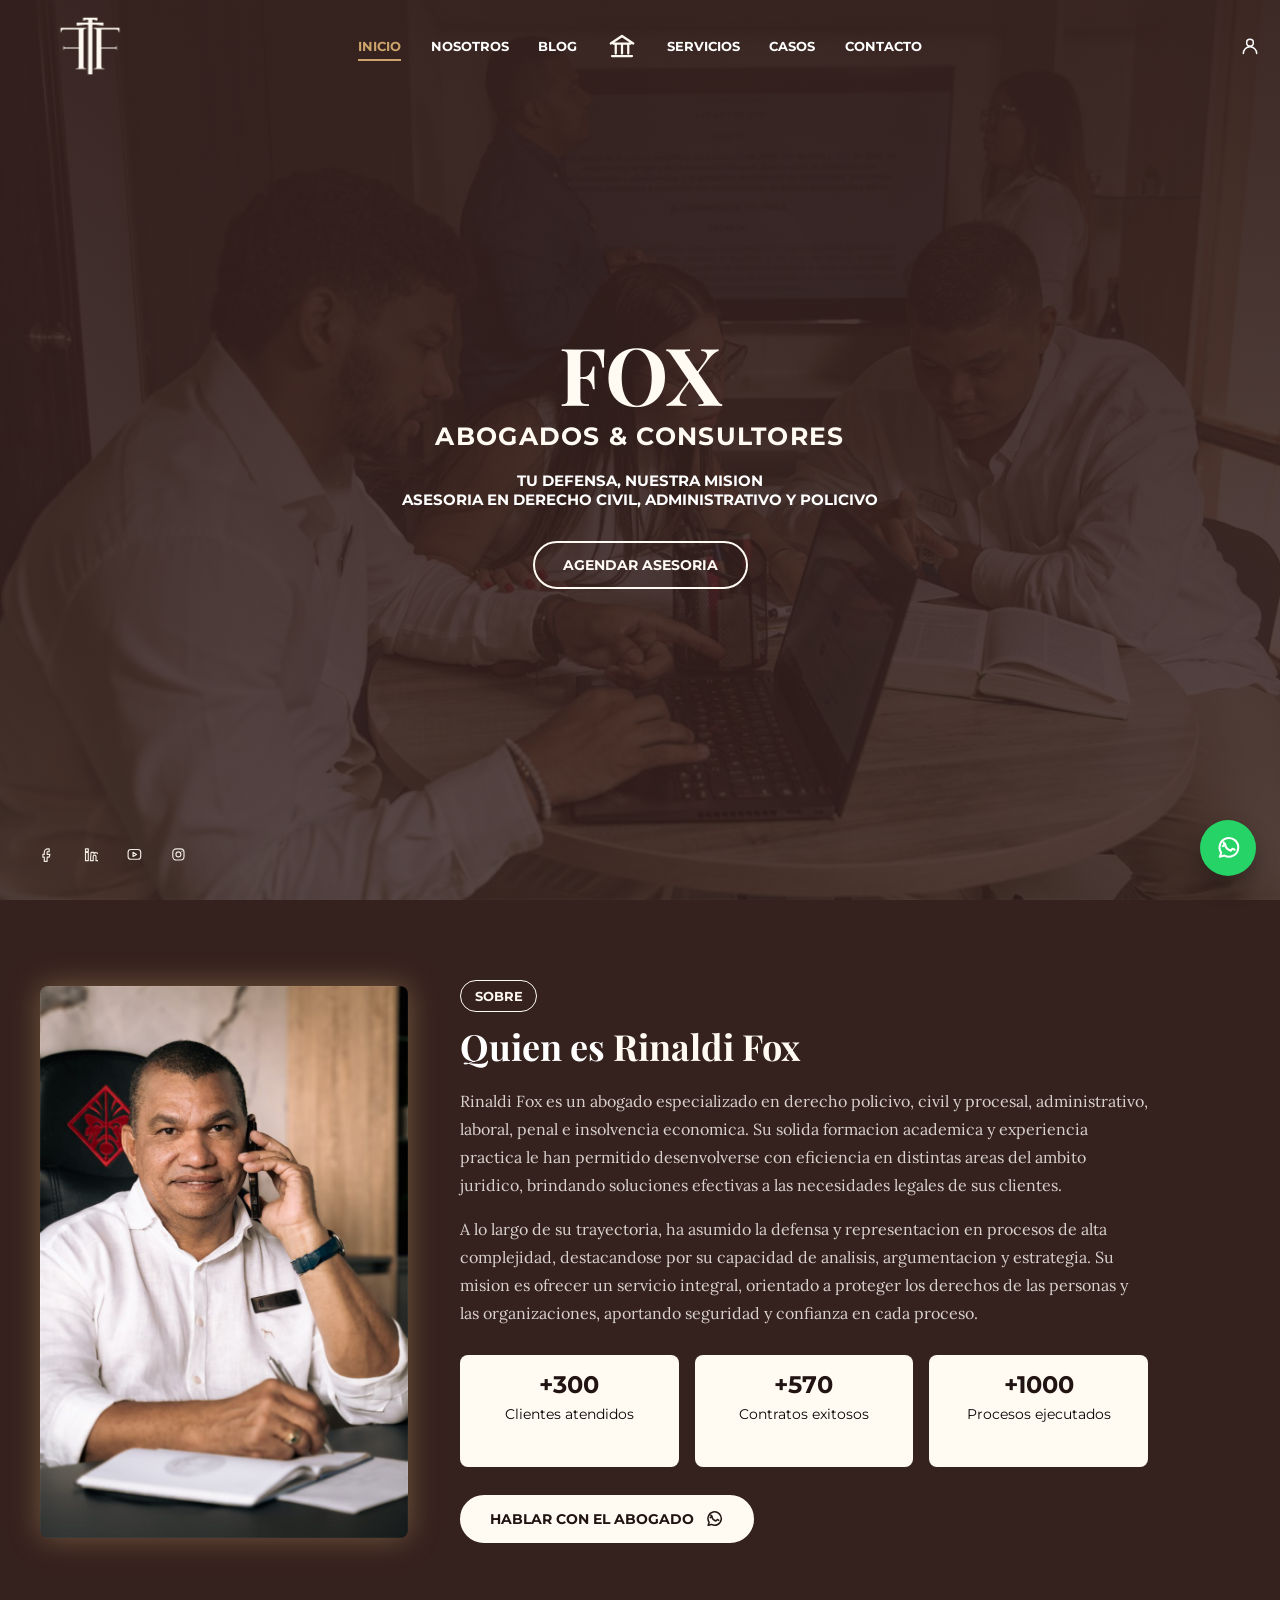
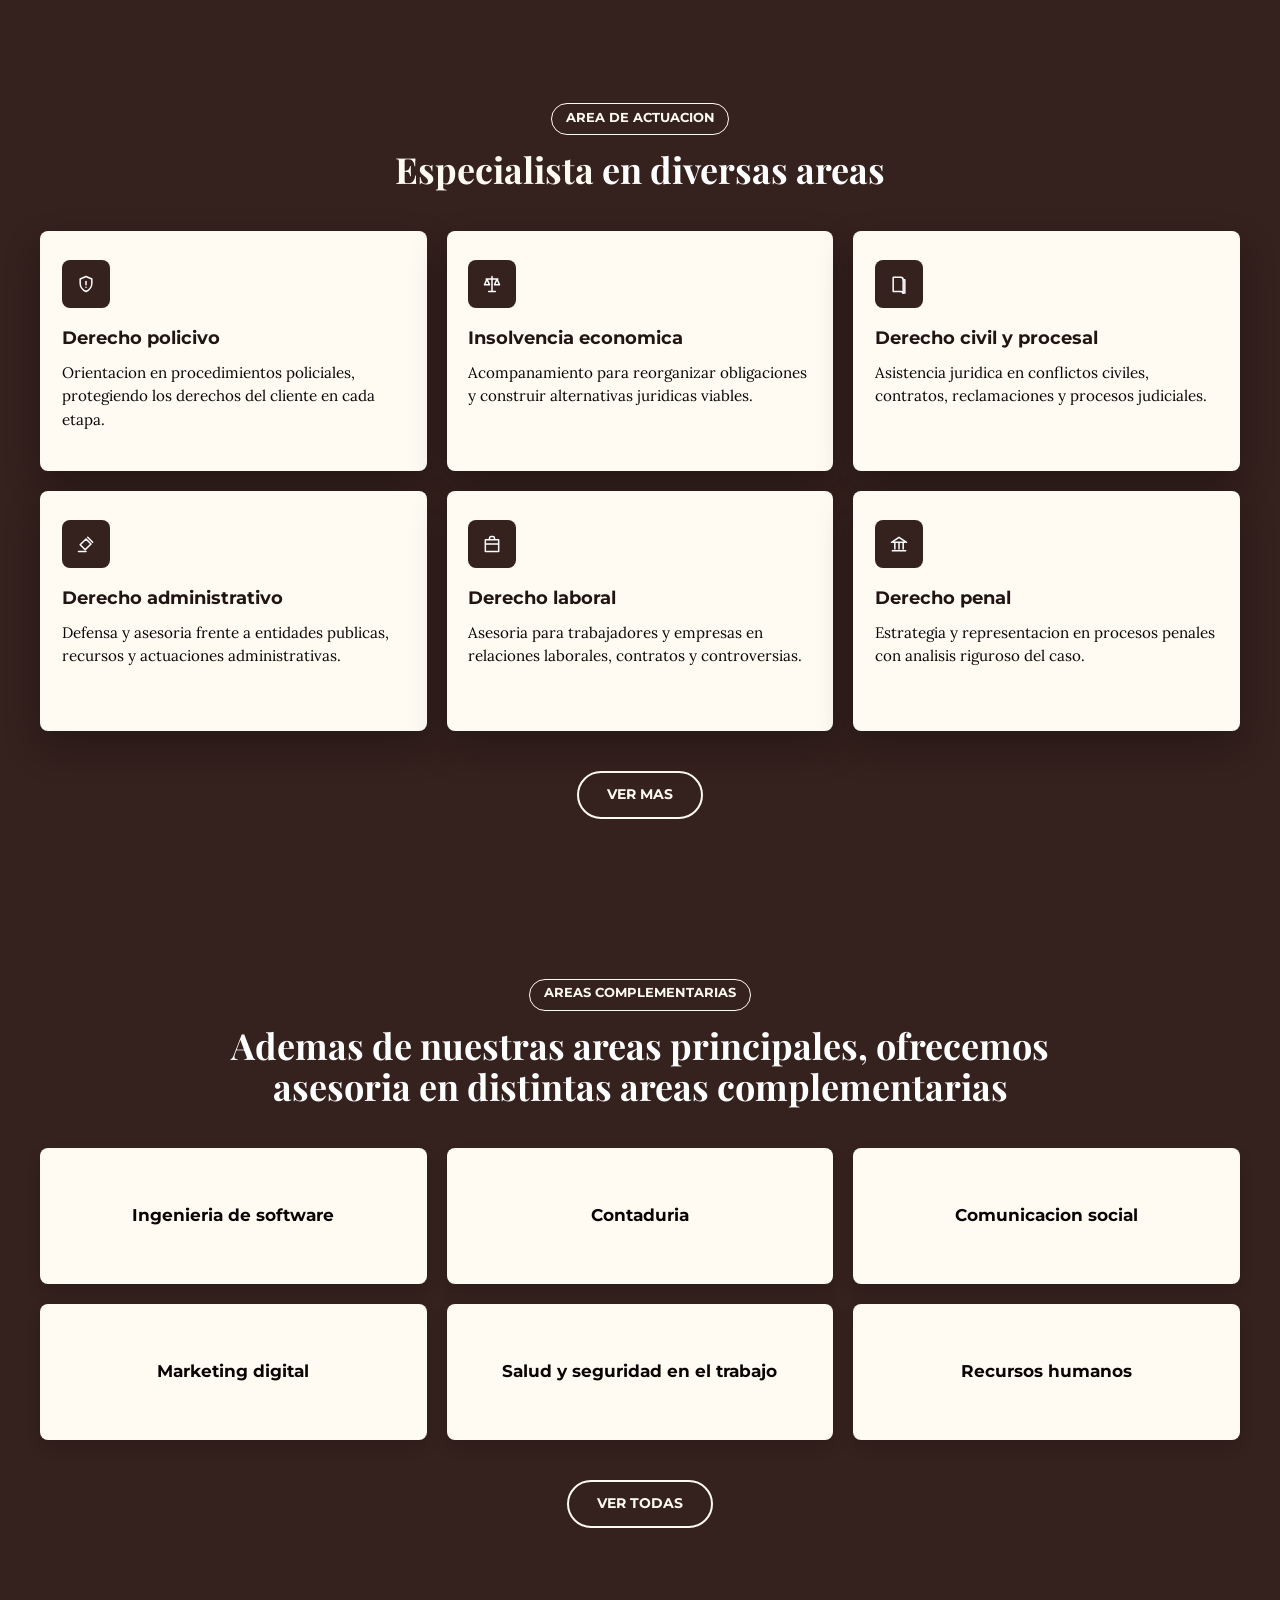
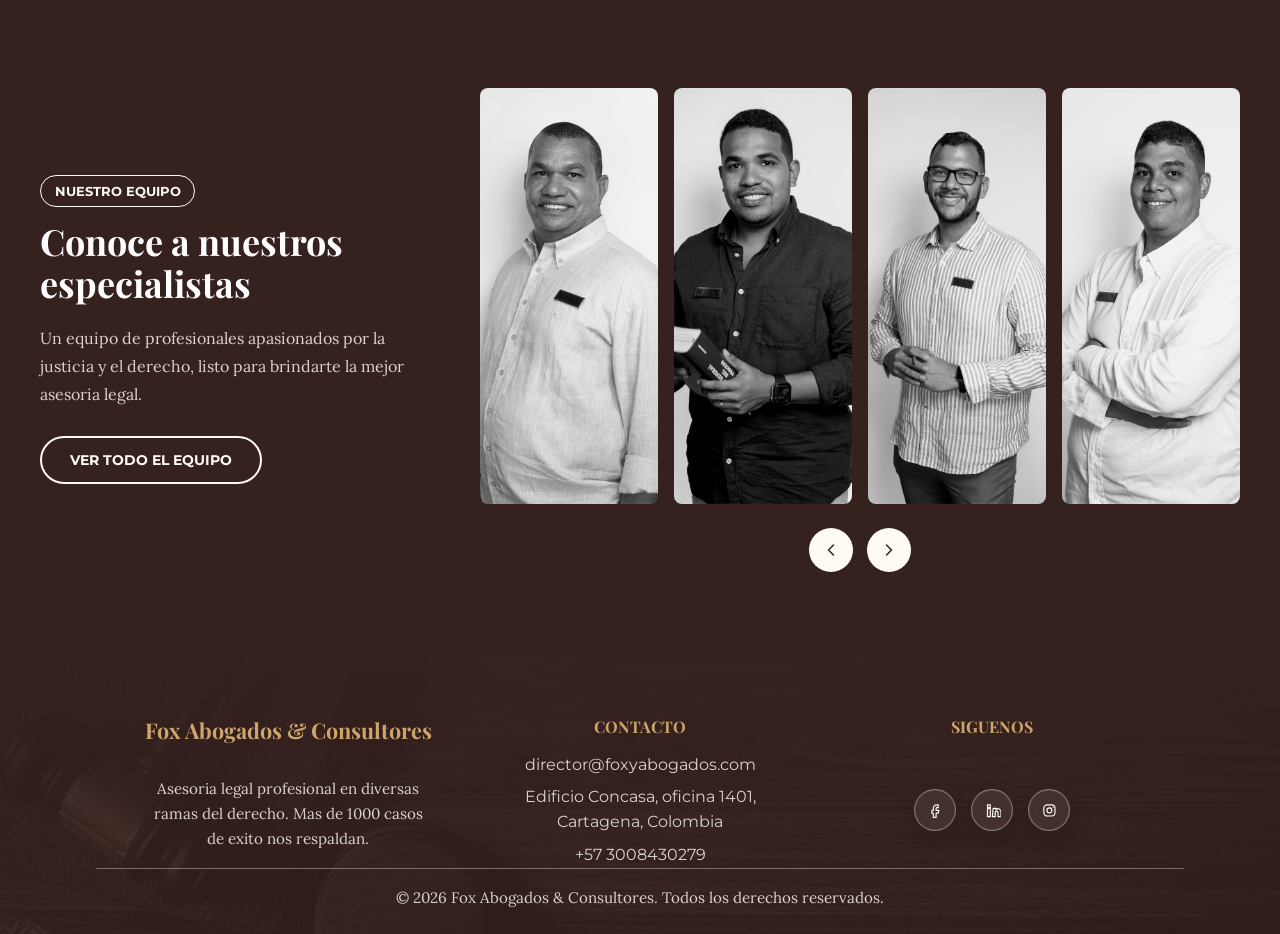
==== index.html @ 06d51f9e "Primer commit del proyecto" ====
<!DOCTYPE html>
<html lang="es">
<head>
  <meta charset="UTF-8">
  <meta name="viewport" content="width=device-width, initial-scale=1.0">
  <title>Fox Abogados & Consultores | Asesoria legal en Cartagena</title>
  <meta name="description" content="Fox Abogados & Consultores brinda asesoria legal en Cartagena, Colombia, con acompanamiento profesional en derecho policivo, civil, administrativo, laboral, penal e insolvencia economica.">
  <meta property="og:title" content="Fox Abogados & Consultores">
  <meta property="og:description" content="Asesoria legal profesional en diversas ramas del derecho. Agenda tu consulta con Fox Abogados & Consultores.">
  <meta property="og:type" content="website">
  <meta property="og:image" content="assets/img/isotipo-fox-beige.jpg">
  <meta name="twitter:card" content="summary_large_image">
  <meta name="twitter:title" content="Fox Abogados & Consultores">
  <meta name="twitter:description" content="Asesoria legal profesional en Cartagena, Colombia.">
  <link rel="icon" type="image/png" href="assets/img/logo-beige.png">
  <link rel="preconnect" href="https://fonts.googleapis.com">
  <link rel="preconnect" href="https://fonts.gstatic.com" crossorigin>
  <link href="https://fonts.googleapis.com/css2?family=Lora:wght@400;500;700&family=Montserrat:wght@300;400;600;700&family=Playfair+Display:wght@600;700&display=swap" rel="stylesheet">
  <link rel="stylesheet" href="assets/css/main.css">
  <script src="assets/js/main.js" defer></script>
</head>
<body>
  <div class="ScrollProgress" aria-hidden="true" data-scroll-progress></div>

  <!-- Iconos reutilizables del home -->
  <svg aria-hidden="true" class="IconSprite" focusable="false">
    <symbol id="icon-menu" viewBox="0 0 24 24">
      <path d="M4 7h16M4 12h16M4 17h16"></path>
    </symbol>
    <symbol id="icon-close" viewBox="0 0 24 24">
      <path d="m6 6 12 12M18 6 6 18"></path>
    </symbol>
    <symbol id="icon-landmark" viewBox="0 0 24 24">
      <path d="m3 10 9-6 9 6M5 10h14M7 10v8M12 10v8M17 10v8M4 20h16"></path>
    </symbol>
    <symbol id="icon-user" viewBox="0 0 24 24">
      <path d="M12 12a4 4 0 1 0 0-8 4 4 0 0 0 0 8ZM4 21a8 8 0 0 1 16 0"></path>
    </symbol>
    <symbol id="icon-whatsapp" viewBox="0 0 24 24">
      <path d="M5 19.5 6.2 16A8 8 0 1 1 9 18.5L5 19.5Z"></path>
      <path d="M9.5 8.5c.2 3 2.1 5 5 5.8l1-1.3c.2-.3.6-.4.9-.2l1.3.7M8.2 7.2l.7 1.4c.2.3.1.7-.2.9l-1.2.9"></path>
    </symbol>
    <symbol id="icon-instagram" viewBox="0 0 24 24">
      <rect x="4" y="4" width="16" height="16" rx="5"></rect>
      <circle cx="12" cy="12" r="3.5"></circle>
      <path d="M17 7.5h.1"></path>
    </symbol>
    <symbol id="icon-facebook" viewBox="0 0 24 24">
      <path d="M14 8h2V4h-2a5 5 0 0 0-5 5v3H7v4h2v6h4v-6h3l1-4h-4V9a1 1 0 0 1 1-1Z"></path>
    </symbol>
    <symbol id="icon-linkedin" viewBox="0 0 24 24">
      <path d="M5 9h4v12H5zM5 4h4v4H5zM13 9h4v2a4 4 0 0 1 7 3v7h-4v-6a2 2 0 0 0-4 0v6h-4z"></path>
    </symbol>
    <symbol id="icon-youtube" viewBox="0 0 24 24">
      <path d="M3 9a4 4 0 0 1 4-4h10a4 4 0 0 1 4 4v6a4 4 0 0 1-4 4H7a4 4 0 0 1-4-4Z"></path>
      <path d="m10 9 5 3-5 3Z"></path>
    </symbol>
    <symbol id="icon-shield" viewBox="0 0 24 24">
      <path d="M12 3 5 6v5c0 5 3 8 7 10 4-2 7-5 7-10V6Z"></path>
      <path d="M12 9v4"></path>
      <path d="M12 16h.1"></path>
    </symbol>
    <symbol id="icon-scale" viewBox="0 0 24 24">
      <path d="M12 3v18M5 6h14M6 6l-3 7h6ZM18 6l-3 7h6ZM8 21h8"></path>
    </symbol>
    <symbol id="icon-briefcase" viewBox="0 0 24 24">
      <path d="M9 6V5a2 2 0 0 1 2-2h2a2 2 0 0 1 2 2v1M4 7h16v14H4zM4 12h16"></path>
    </symbol>
    <symbol id="icon-book" viewBox="0 0 24 24">
      <path d="M5 4h9a3 3 0 0 1 3 3v17a3 3 0 0 0-3-3H5z"></path>
      <path d="M17 7h2v16"></path>
    </symbol>
    <symbol id="icon-gavel" viewBox="0 0 24 24">
      <path d="m14 4 6 6M5 13l6 6M12 6l6 6-7 7-6-6Z"></path>
      <path d="M3 21h9"></path>
    </symbol>
    <symbol id="icon-chevron-left" viewBox="0 0 24 24">
      <path d="m15 18-6-6 6-6"></path>
    </symbol>
    <symbol id="icon-chevron-right" viewBox="0 0 24 24">
      <path d="m9 18 6-6-6-6"></path>
    </symbol>
    <symbol id="icon-arrow-up" viewBox="0 0 24 24">
      <path d="m12 19V5M6 11l6-6 6 6"></path>
    </symbol>
  </svg>

  <!-- Header fijo con navegacion principal -->
  <header class="SiteHeader" data-site-header>
    <a class="SiteHeader-logo" href="index.html" title="Ir al inicio de Fox Abogados & Consultores" aria-label="Fox Abogados & Consultores">
      <img src="assets/img/logo-beige.png" alt="Isotipo de Fox Abogados & Consultores">
    </a>

    <button class="SiteHeader-toggle" type="button" title="Abrir menu principal" aria-controls="site-navigation" aria-expanded="false" data-menu-toggle>
      <svg class="Icon Icon--menu" aria-hidden="true"><use href="#icon-menu"></use></svg>
      <svg class="Icon Icon--close" aria-hidden="true"><use href="#icon-close"></use></svg>
    </button>

    <nav class="SiteHeader-nav" id="site-navigation" aria-label="Navegacion principal" data-site-nav>
      <ul class="SiteHeader-list">
        <li class="SiteHeader-item"><a class="SiteHeader-link is-active" href="index.html" title="Ver inicio">Inicio</a></li>
        <li class="SiteHeader-item"><a class="SiteHeader-link" href="nosotros.html" title="Ver nosotros">Nosotros</a></li>
        <li class="SiteHeader-item"><a class="SiteHeader-link" href="blog.html" title="Ver blog">Blog</a></li>
        <li class="SiteHeader-item SiteHeader-item--mark" aria-hidden="true"><svg class="Icon"><use href="#icon-landmark"></use></svg></li>
        <li class="SiteHeader-item"><a class="SiteHeader-link" href="servicios.html" title="Ver servicios">Servicios</a></li>
        <li class="SiteHeader-item"><a class="SiteHeader-link" href="casos.html" title="Ver casos">Casos</a></li>
        <li class="SiteHeader-item"><a class="SiteHeader-link" href="contacto.html" title="Ver contacto">Contacto</a></li>
      </ul>
    </nav>

    <a class="SiteHeader-user" href="contacto.html#formulario-contacto" title="Solicitar asesoria" aria-label="Solicitar asesoria">
      <svg class="Icon" aria-hidden="true"><use href="#icon-user"></use></svg>
    </a>
  </header>

  <main>
    <!-- Hero principal del home -->
    <section class="Hero" id="inicio" aria-labelledby="hero-title">
      <div class="Hero-content">
        <h1 class="Hero-title" id="hero-title">Fox</h1>
        <p class="Hero-subtitle">Abogados & Consultores</p>
        <p class="Hero-lead">Tu defensa, nuestra mision<br>Asesoria en derecho civil, administrativo y policivo</p>
        <a class="Button Button--outline" href="https://wa.me/573008430279" title="Agendar asesoria por WhatsApp" data-advice-whatsapp="Hola, quiero agendar una asesoria legal con Fox Abogados & Consultores.">Agendar asesoria</a>
      </div>

      <aside class="Hero-social" aria-label="Redes sociales">
        <a class="SocialLink" href="https://www.facebook.com/" title="Facebook de Fox Abogados" target="_blank" rel="noreferrer">
          <svg class="Icon" aria-hidden="true"><use href="#icon-facebook"></use></svg>
        </a>
        <a class="SocialLink" href="https://www.linkedin.com/" title="LinkedIn de Fox Abogados" target="_blank" rel="noreferrer">
          <svg class="Icon" aria-hidden="true"><use href="#icon-linkedin"></use></svg>
        </a>
        <a class="SocialLink" href="https://www.youtube.com/" title="YouTube de Fox Abogados" target="_blank" rel="noreferrer">
          <svg class="Icon" aria-hidden="true"><use href="#icon-youtube"></use></svg>
        </a>
        <a class="SocialLink" href="https://www.instagram.com/fox_abogados/" title="Instagram de Fox Abogados" target="_blank" rel="noreferrer">
          <svg class="Icon" aria-hidden="true"><use href="#icon-instagram"></use></svg>
        </a>
      </aside>
    </section>

    <!-- Presentacion del abogado principal -->
    <section class="AboutLawyer Section" aria-labelledby="about-title">
      <div class="Section-inner AboutLawyer-inner">
        <figure class="AboutLawyer-media">
          <picture>
            <source srcset="assets/img/rinaldi-about.jpg" media="(min-width: 48rem)">
            <img src="assets/img/rinaldi-about.jpg" alt="Retrato profesional de Rinaldi Fox">
          </picture>
        </figure>

        <div class="AboutLawyer-content">
          <span class="Eyebrow">Sobre</span>
          <h2 class="Section-title" id="about-title">Quien es <span>Rinaldi Fox</span></h2>
          <p>Rinaldi Fox es un abogado especializado en derecho policivo, civil y procesal, administrativo, laboral, penal e insolvencia economica. Su solida formacion academica y experiencia practica le han permitido desenvolverse con eficiencia en distintas areas del ambito juridico, brindando soluciones efectivas a las necesidades legales de sus clientes.</p>
          <p>A lo largo de su trayectoria, ha asumido la defensa y representacion en procesos de alta complejidad, destacandose por su capacidad de analisis, argumentacion y estrategia. Su mision es ofrecer un servicio integral, orientado a proteger los derechos de las personas y las organizaciones, aportando seguridad y confianza en cada proceso.</p>

          <ul class="StatsList" aria-label="Indicadores de experiencia">
            <li class="StatsList-item">
              <strong class="StatsList-number" data-counter="300">+300</strong>
              <span class="StatsList-label">Clientes atendidos</span>
            </li>
            <li class="StatsList-item">
              <strong class="StatsList-number" data-counter="570">+570</strong>
              <span class="StatsList-label">Contratos exitosos</span>
            </li>
            <li class="StatsList-item">
              <strong class="StatsList-number" data-counter="1000">+1000</strong>
              <span class="StatsList-label">Procesos ejecutados</span>
            </li>
          </ul>

          <a class="Button Button--cream" href="https://wa.me/573008430279" title="Hablar con el abogado por WhatsApp" data-advice-whatsapp="Hola, quiero hablar con un abogado de Fox Abogados & Consultores sobre mi caso.">
            Hablar con el abogado
            <svg class="Icon" aria-hidden="true"><use href="#icon-whatsapp"></use></svg>
          </a>
        </div>
      </div>
    </section>

    <!-- Areas juridicas principales -->
    <section class="PracticeAreas Section" aria-labelledby="areas-title">
      <div class="Section-inner">
        <span class="Eyebrow Eyebrow--center">Area de actuacion</span>
        <h2 class="Section-title Section-title--center" id="areas-title"><span>Especialista</span> en diversas areas</h2>

        <ul class="PracticeAreas-list">
          <li class="PracticeAreas-card RevealItem">
            <span class="PracticeAreas-icon"><svg class="Icon" aria-hidden="true"><use href="#icon-shield"></use></svg></span>
            <h3>Derecho policivo</h3>
            <p>Orientacion en procedimientos policiales, protegiendo los derechos del cliente en cada etapa.</p>
          </li>
          <li class="PracticeAreas-card RevealItem">
            <span class="PracticeAreas-icon"><svg class="Icon" aria-hidden="true"><use href="#icon-scale"></use></svg></span>
            <h3>Insolvencia economica</h3>
            <p>Acompanamiento para reorganizar obligaciones y construir alternativas juridicas viables.</p>
          </li>
          <li class="PracticeAreas-card RevealItem">
            <span class="PracticeAreas-icon"><svg class="Icon" aria-hidden="true"><use href="#icon-book"></use></svg></span>
            <h3>Derecho civil y procesal</h3>
            <p>Asistencia juridica en conflictos civiles, contratos, reclamaciones y procesos judiciales.</p>
          </li>
          <li class="PracticeAreas-card RevealItem">
            <span class="PracticeAreas-icon"><svg class="Icon" aria-hidden="true"><use href="#icon-gavel"></use></svg></span>
            <h3>Derecho administrativo</h3>
            <p>Defensa y asesoria frente a entidades publicas, recursos y actuaciones administrativas.</p>
          </li>
          <li class="PracticeAreas-card RevealItem">
            <span class="PracticeAreas-icon"><svg class="Icon" aria-hidden="true"><use href="#icon-briefcase"></use></svg></span>
            <h3>Derecho laboral</h3>
            <p>Asesoria para trabajadores y empresas en relaciones laborales, contratos y controversias.</p>
          </li>
          <li class="PracticeAreas-card RevealItem">
            <span class="PracticeAreas-icon"><svg class="Icon" aria-hidden="true"><use href="#icon-landmark"></use></svg></span>
            <h3>Derecho penal</h3>
            <p>Estrategia y representacion en procesos penales con analisis riguroso del caso.</p>
          </li>
        </ul>

        <a class="Button Button--outline PracticeAreas-action" href="servicios.html" title="Ver mas servicios">Ver mas</a>
      </div>
    </section>

    <!-- Areas complementarias de consultoria -->
    <section class="ComplementaryAreas Section" aria-labelledby="complementary-title">
      <div class="Section-inner">
        <span class="Eyebrow Eyebrow--center">Areas complementarias</span>
        <h2 class="Section-title Section-title--center" id="complementary-title">Ademas de nuestras areas principales, ofrecemos asesoria en distintas areas complementarias</h2>

        <ul class="ComplementaryAreas-grid">
          <li class="ComplementaryAreas-card RevealItem" data-reveal-delay="0"><span>Ingenieria de software</span></li>
          <li class="ComplementaryAreas-card RevealItem" data-reveal-delay="80"><span>Contaduria</span></li>
          <li class="ComplementaryAreas-card RevealItem" data-reveal-delay="160"><span>Comunicacion social</span></li>
          <li class="ComplementaryAreas-card RevealItem" data-reveal-delay="240"><span>Marketing digital</span></li>
          <li class="ComplementaryAreas-card RevealItem" data-reveal-delay="320"><span>Salud y seguridad en el trabajo</span></li>
          <li class="ComplementaryAreas-card RevealItem" data-reveal-delay="400"><span>Recursos humanos</span></li>
        </ul>

        <a class="Button Button--outline ComplementaryAreas-action" href="servicios.html" title="Ver todas las areas">Ver todas</a>
      </div>
    </section>

    <!-- Carrusel del equipo profesional -->
    <section class="TeamShowcase Section" aria-labelledby="team-title">
      <div class="Section-inner TeamShowcase-inner">
        <div class="TeamShowcase-intro">
          <span class="Eyebrow">Nuestro equipo</span>
          <h2 class="Section-title" id="team-title">Conoce a nuestros especialistas</h2>
          <p>Un equipo de profesionales apasionados por la justicia y el derecho, listo para brindarte la mejor asesoria legal.</p>
          <a class="Button Button--outline" href="nosotros.html" title="Ver todo el equipo">Ver todo el equipo</a>
        </div>

        <div class="TeamCarousel" data-carousel>
          <ul class="TeamCarousel-track" tabindex="0" aria-label="Carrusel de especialistas" data-carousel-track>
            <li class="TeamCarousel-card">
              <picture><source srcset="assets/img/rinaldi-card.jpg" media="(min-width: 48rem)"><img src="assets/img/rinaldi-card.jpg" alt="Rinaldi Fox"></picture>
              <div class="TeamCarousel-meta"><h3>Rinaldi Fox</h3><p>CEO</p></div>
            </li>
            <li class="TeamCarousel-card">
              <picture><source srcset="assets/img/brandon-card.jpg" media="(min-width: 48rem)"><img src="assets/img/brandon-card.jpg" alt="Brandon Fox"></picture>
              <div class="TeamCarousel-meta"><h3>Brandon Fox</h3><p>Derecho administrativo</p></div>
            </li>
            <li class="TeamCarousel-card">
              <picture><source srcset="assets/img/boris-batista.jpg" media="(min-width: 48rem)"><img src="assets/img/boris-batista.jpg" alt="Boris Batista"></picture>
              <div class="TeamCarousel-meta"><h3>Boris Batista</h3><p>Derecho penal</p></div>
            </li>
            <li class="TeamCarousel-card">
              <picture><source srcset="assets/img/edward-card.jpg" media="(min-width: 48rem)"><img src="assets/img/edward-card.jpg" alt="Edward Fox"></picture>
              <div class="TeamCarousel-meta"><h3>Edward Fox</h3><p>Ingeniero de sistemas</p></div>
            </li>
            <li class="TeamCarousel-card">
              <picture><source srcset="assets/img/sebastian-card.jpg" media="(min-width: 48rem)"><img src="assets/img/sebastian-card.jpg" alt="Sebastian Fox"></picture>
              <div class="TeamCarousel-meta"><h3>Sebastian Fox</h3><p>Desarrollador FrontEnd</p></div>
            </li>
            <li class="TeamCarousel-card">
              <picture><source srcset="assets/img/angie-del-castillo.jpg" media="(min-width: 48rem)"><img src="assets/img/angie-del-castillo.jpg" alt="Angie del Castillo"></picture>
              <div class="TeamCarousel-meta"><h3>Angie del Castillo</h3><p>Abogada</p></div>
            </li>
          </ul>

          <div class="TeamCarousel-controls" aria-label="Controles del carrusel">
            <button class="IconButton" type="button" title="Ver especialistas anteriores" aria-label="Ver especialistas anteriores" data-carousel-action="previous">
              <svg class="Icon" aria-hidden="true"><use href="#icon-chevron-left"></use></svg>
            </button>
            <button class="IconButton" type="button" title="Ver especialistas siguientes" aria-label="Ver especialistas siguientes" data-carousel-action="next">
              <svg class="Icon" aria-hidden="true"><use href="#icon-chevron-right"></use></svg>
            </button>
          </div>
        </div>
      </div>
    </section>
  </main>

  <!-- Footer de contacto y redes -->
  <footer class="SiteFooter" id="contacto">
    <div class="Section-inner SiteFooter-inner">
      <section class="SiteFooter-column" aria-labelledby="footer-brand">
        <h2 class="SiteFooter-title" id="footer-brand">Fox Abogados & Consultores</h2>
        <p>Asesoria legal profesional en diversas ramas del derecho. Mas de 1000 casos de exito nos respaldan.</p>
      </section>

      <section class="SiteFooter-column" aria-labelledby="footer-contact">
        <h2 class="SiteFooter-heading" id="footer-contact">Contacto</h2>
        <address class="SiteFooter-address">
          <a href="mailto:director@foxyabogados.com" title="Enviar correo a Fox Abogados">director@foxyabogados.com</a>
          <span>Edificio Concasa, oficina 1401, Cartagena, Colombia</span>
          <a href="tel:+573008430279" title="Llamar a Fox Abogados">+57 3008430279</a>
        </address>
      </section>

      <section class="SiteFooter-column" aria-labelledby="footer-social">
        <h2 class="SiteFooter-heading" id="footer-social">Siguenos</h2>
        <div class="SiteFooter-social">
          <a class="SocialLink SocialLink--footer" href="https://www.facebook.com/" title="Facebook de Fox Abogados" target="_blank" rel="noreferrer" data-magnetic-link><svg class="Icon" aria-hidden="true"><use href="#icon-facebook"></use></svg></a>
          <a class="SocialLink SocialLink--footer" href="https://www.linkedin.com/" title="LinkedIn de Fox Abogados" target="_blank" rel="noreferrer" data-magnetic-link><svg class="Icon" aria-hidden="true"><use href="#icon-linkedin"></use></svg></a>
          <a class="SocialLink SocialLink--footer" href="https://www.instagram.com/fox_abogados/" title="Instagram de Fox Abogados" target="_blank" rel="noreferrer" data-magnetic-link><svg class="Icon" aria-hidden="true"><use href="#icon-instagram"></use></svg></a>
        </div>
      </section>
    </div>

    <p class="SiteFooter-copy">&copy; 2026 Fox Abogados & Consultores. Todos los derechos reservados.</p>
  </footer>

  <button class="BackTop" type="button" title="Volver al inicio" aria-label="Volver al inicio" data-back-top>
    <svg class="Icon" aria-hidden="true"><use href="#icon-arrow-up"></use></svg>
  </button>

  <a class="WhatsAppButton" href="https://wa.me/573008430279" title="Escribir a Fox Abogados por WhatsApp" target="_blank" rel="noreferrer" aria-label="Escribir por WhatsApp">
    <svg class="Icon" aria-hidden="true"><use href="#icon-whatsapp"></use></svg>
  </a>
</body>
</html>
---- assets/css/main.css ----
/* ==========================================================================
   Fox Abogados & Consultores - Home
   SUIT CSS naming: ComponentName, ComponentName-descendent, ComponentName--modifier
   ========================================================================== */

:root {
  --color-brown-900: #211412;
  --color-brown-800: #35211e;
  --color-brown-700: #47302c;
  --color-brown-600: #5d4845;
  --color-cream-100: #fffbf3;
  --color-cream-200: #f1e8d6;
  --color-gold-500: #cda46b;
  --color-gold-600: #b88d4e;
  --color-white: #ffffff;
  --color-black: #080504;
  --color-muted: #d8d1cc;
  --color-whatsapp: #25d366;
  --shadow-soft: 0 1rem 2.25rem rgba(0, 0, 0, 0.28);
  --shadow-gold: 0 0 1.875rem rgba(205, 164, 107, 0.42);
  --font-sans: "Montserrat", Arial, sans-serif;
  --font-serif: "Playfair Display", Georgia, serif;
  --font-body: "Lora", Georgia, serif;
  --container-width: 75rem;
  --header-height: 5.75rem;
  --radius-card: 0.5rem;
  --duration-fast: 180ms;
  --duration-base: 320ms;
}

*,
*::before,
*::after {
  box-sizing: border-box;
}

html {
  scroll-behavior: smooth;
}

body {
  min-width: 20rem;
  margin: 0;
  overflow-x: hidden;
  background: var(--color-brown-800);
  color: var(--color-white);
  font-family: var(--font-sans);
  text-rendering: optimizeLegibility;
}

body.is-menuOpen {
  overflow: hidden;
}

img,
svg {
  display: block;
}

img {
  max-width: 100%;
  height: auto;
}

a {
  color: inherit;
}

button,
a {
  -webkit-tap-highlight-color: transparent;
}

button:focus-visible,
a:focus-visible,
[tabindex]:focus-visible {
  outline: 0.1875rem solid var(--color-gold-500);
  outline-offset: 0.25rem;
}

/* Utilities */
.IconSprite {
  position: absolute;
  width: 0;
  height: 0;
  overflow: hidden;
}

.Icon {
  width: 1.25rem;
  height: 1.25rem;
  fill: none;
  stroke: currentColor;
  stroke-linecap: round;
  stroke-linejoin: round;
  stroke-width: 1.8;
}

.ScrollProgress {
  position: fixed;
  z-index: 50;
  top: 0;
  left: 0;
  width: 0%;
  height: 0.1875rem;
  background: linear-gradient(90deg, var(--color-gold-500), var(--color-cream-100));
  transform-origin: left center;
}

.Section {
  padding: 5rem 1.25rem;
  background: var(--color-brown-800);
}

.Section-inner {
  width: min(100%, var(--container-width));
  margin-inline: auto;
}

.Section-title {
  margin: 0 0 1.25rem;
  color: var(--color-white);
  font-family: var(--font-serif);
  font-size: 2.25rem;
  line-height: 1.15;
  letter-spacing: 0;
}

.Section-title span {
  color: var(--color-cream-100);
}

.Section-title--center {
  max-width: 54rem;
  margin-inline: auto;
  text-align: center;
}

.Section-lead {
  max-width: 43rem;
  margin: 0 auto 2.5rem;
  color: var(--color-muted);
  font-family: var(--font-body);
  line-height: 1.7;
  text-align: center;
}

.Eyebrow {
  display: inline-flex;
  align-items: center;
  min-height: 2rem;
  margin-bottom: 0.875rem;
  border: 0.0625rem solid currentColor;
  border-radius: 999rem;
  padding: 0.35rem 0.85rem;
  color: var(--color-cream-100);
  font-size: 0.82rem;
  font-weight: 700;
  line-height: 1.1;
  text-transform: uppercase;
}

.Eyebrow--center {
  display: table;
  margin-inline: auto;
}

.Button {
  display: inline-flex;
  align-items: center;
  justify-content: center;
  gap: 0.625rem;
  min-height: 3rem;
  border-radius: 999rem;
  padding: 0.75rem 1.75rem;
  font-family: var(--font-sans);
  font-size: 0.88rem;
  font-weight: 700;
  line-height: 1.2;
  text-decoration: none;
  text-transform: uppercase;
  transition: background-color var(--duration-base) ease, border-color var(--duration-base) ease, color var(--duration-base) ease, transform var(--duration-fast) ease;
}

.Button:hover {
  transform: translateY(-0.125rem);
}

.Button:active {
  transform: translateY(0);
}

.Button--outline {
  border: 0.125rem solid var(--color-cream-100);
  color: var(--color-cream-100);
  background: transparent;
}

.Button--outline:hover {
  background: var(--color-cream-100);
  color: var(--color-brown-900);
}

.Button--cream {
  border: 0.125rem solid var(--color-cream-100);
  background: var(--color-cream-100);
  color: var(--color-brown-900);
}

.Button--cream:hover {
  border-color: var(--color-gold-500);
  background: var(--color-brown-700);
  color: var(--color-white);
}

.IconButton {
  display: inline-flex;
  align-items: center;
  justify-content: center;
  width: 2.75rem;
  height: 2.75rem;
  border: 0;
  border-radius: 50%;
  background: var(--color-cream-100);
  color: var(--color-brown-800);
  cursor: pointer;
  transition: background-color var(--duration-base) ease, color var(--duration-base) ease, transform var(--duration-fast) ease;
}

.IconButton:hover {
  background: var(--color-brown-600);
  color: var(--color-white);
  transform: translateY(-0.125rem);
}

.RevealItem {
  opacity: 0;
  transform: translateY(1.875rem);
  transition: opacity 520ms ease, transform 520ms ease;
}

.RevealItem.is-visible {
  opacity: 1;
  transform: translateY(0);
}

/* Internal page hero */
.PageHero {
  min-height: 19rem;
  padding-top: var(--header-height);
  background:
    linear-gradient(rgba(33, 20, 18, 0.72), rgba(53, 33, 30, 0.76)),
    url("../img/page-hero-library.jpg") center / cover no-repeat;
}

.PageHero--services {
  background:
    linear-gradient(rgba(33, 20, 18, 0.72), rgba(53, 33, 30, 0.76)),
    url("../img/page-hero-library.jpg") center / cover no-repeat;
}

.PageHero--blog {
  background:
    linear-gradient(rgba(33, 20, 18, 0.72), rgba(53, 33, 30, 0.76)),
    url("../img/page-hero-library.jpg") center / cover no-repeat;
}

.PageHero--cases {
  background:
    linear-gradient(rgba(33, 20, 18, 0.72), rgba(53, 33, 30, 0.76)),
    url("../img/page-hero-library.jpg") center / cover no-repeat;
}

.PageHero--contact {
  background:
    linear-gradient(rgba(33, 20, 18, 0.72), rgba(53, 33, 30, 0.76)),
    url("../img/page-hero-library.jpg") center / cover no-repeat;
}

.PageHero-overlay {
  display: grid;
  align-content: center;
  justify-items: center;
  min-height: 19rem;
  padding: 2rem 1rem;
  text-align: center;
}

.PageHero-title {
  margin: 0 0 0.75rem;
  color: var(--color-white);
  font-family: var(--font-serif);
  font-size: 3rem;
  line-height: 1.1;
}

.PageHero-breadcrumb {
  margin: 0;
  color: var(--color-muted);
  font-size: 0.95rem;
}

.PageHero-breadcrumb a {
  color: var(--color-gold-500);
  text-decoration: none;
}

/* Site header */
.SiteHeader {
  position: fixed;
  z-index: 40;
  top: 0;
  left: 0;
  display: flex;
  align-items: center;
  justify-content: center;
  width: 100%;
  min-height: var(--header-height);
  padding: 1rem 3.125rem;
  color: var(--color-white);
  transition: background-color var(--duration-base) ease, box-shadow var(--duration-base) ease;
}

.SiteHeader.is-scrolled,
.SiteHeader.is-open {
  background: rgba(53, 33, 30, 0.96);
  box-shadow: 0 0.625rem 1.75rem rgba(0, 0, 0, 0.24);
}

.SiteHeader-logo {
  position: absolute;
  left: 1.25rem;
  top: 50%;
  width: 8.75rem;
  transform: translateY(-50%);
  transition: filter var(--duration-base) ease, transform var(--duration-base) ease;
}

.SiteHeader-logo:hover {
  filter: brightness(1.12);
  transform: translateY(-50%) scale(1.04);
}

.SiteHeader-toggle {
  position: absolute;
  left: 1rem;
  display: none;
  align-items: center;
  justify-content: center;
  width: 2.75rem;
  height: 2.75rem;
  border: 0;
  border-radius: 50%;
  background: transparent;
  color: currentColor;
  cursor: pointer;
}

.SiteHeader-toggle .Icon--close {
  display: none;
}

.SiteHeader-toggle[aria-expanded="true"] .Icon--menu {
  display: none;
}

.SiteHeader-toggle[aria-expanded="true"] .Icon--close {
  display: block;
}

.SiteHeader-list {
  display: flex;
  align-items: center;
  gap: 1.85rem;
  margin: 0;
  padding: 0;
  list-style: none;
}

.SiteHeader-link {
  position: relative;
  display: inline-flex;
  padding-block: 0.45rem;
  font-size: 0.82rem;
  font-weight: 700;
  text-decoration: none;
  text-transform: uppercase;
  transition: color var(--duration-base) ease;
}

.SiteHeader-link::after {
  content: "";
  position: absolute;
  left: 0;
  bottom: 0;
  width: 100%;
  height: 0.125rem;
  background: currentColor;
  transform: scaleX(0);
  transform-origin: left center;
  transition: transform var(--duration-base) ease;
}

.SiteHeader-link:hover,
.SiteHeader-link.is-active {
  color: var(--color-gold-500);
}

.SiteHeader-link:hover::after,
.SiteHeader-link.is-active::after {
  transform: scaleX(1);
}

.SiteHeader-item--mark {
  color: var(--color-cream-100);
}

.SiteHeader-item--mark .Icon {
  width: 1.875rem;
  height: 1.875rem;
}

.SiteHeader-user {
  position: absolute;
  right: 1.25rem;
  display: inline-flex;
  color: currentColor;
  text-decoration: none;
  transition: color var(--duration-base) ease;
}

.SiteHeader-user:hover {
  color: var(--color-gold-500);
}

/* Hero */
.Hero {
  position: relative;
  display: flex;
  align-items: center;
  justify-content: center;
  min-height: 100svh;
  padding: 7rem 1.25rem 5.5rem;
  overflow: hidden;
  text-align: center;
  background:
    linear-gradient(rgba(53, 33, 30, 0.96), rgba(53, 33, 30, 0.8)),
    url("../img/fac-35.jpg") center / cover no-repeat;
}

.Hero-content {
  position: relative;
  z-index: 1;
  display: grid;
  justify-items: center;
}

.Hero-title,
.Hero-subtitle,
.Hero-lead,
.Hero .Button {
  opacity: 0;
  transform: translateY(1.875rem);
  animation: Hero-enter 700ms ease forwards;
}

.Hero-title {
  margin: 0;
  color: var(--color-cream-100);
  font-family: var(--font-serif);
  font-size: 5rem;
  line-height: 0.95;
  text-transform: uppercase;
  letter-spacing: 0;
  animation-delay: 120ms;
}

.Hero-subtitle {
  margin: 0.625rem 0 0;
  color: var(--color-cream-100);
  font-family: var(--font-sans);
  font-size: 1.55rem;
  font-weight: 700;
  text-transform: uppercase;
  letter-spacing: 0.08rem;
  animation-delay: 240ms;
}

.Hero-lead {
  margin: 1.25rem 0 2rem;
  color: var(--color-white);
  font-size: 0.95rem;
  font-weight: 700;
  text-transform: uppercase;
  animation-delay: 360ms;
}

.Hero .Button {
  animation-delay: 480ms;
}

.Hero-social {
  position: absolute;
  z-index: 2;
  left: 1.875rem;
  bottom: 1.875rem;
  display: flex;
  gap: 0.75rem;
}

.SocialLink {
  display: inline-flex;
  align-items: center;
  justify-content: center;
  width: 2rem;
  height: 2rem;
  color: var(--color-white);
  text-decoration: none;
  transition: color var(--duration-base) ease, transform var(--duration-fast) ease;
}

.SocialLink:hover {
  color: var(--color-gold-500);
  transform: translateY(-0.125rem);
}

.Hero-social .SocialLink {
  width: 2rem;
  height: 2rem;
  border: 0;
  border-radius: 0;
  background: transparent;
  color: var(--color-cream-100);
  opacity: 0.92;
  box-shadow: none;
  backdrop-filter: none;
  transition: color var(--duration-base) ease, opacity var(--duration-base) ease, transform var(--duration-fast) ease;
}

.Hero-social .SocialLink:hover {
  border-color: transparent;
  background: transparent;
  color: var(--color-gold-500);
  opacity: 1;
  box-shadow: none;
  transform: translateY(-0.125rem) scale(1.04);
}

.Hero-social .Icon {
  width: 1.05rem;
  height: 1.05rem;
  stroke-width: 1.65;
}

@keyframes Hero-enter {
  to {
    opacity: 1;
    transform: translateY(0);
  }
}

/* About */
.AboutLawyer-inner {
  display: grid;
  grid-template-columns: minmax(16rem, 23rem) 1fr;
  gap: 3.25rem;
  align-items: center;
}

.AboutLawyer-media {
  margin: 0;
}

.AboutLawyer-media img {
  width: 100%;
  border-radius: var(--radius-card);
  background: var(--color-gold-500);
  box-shadow: var(--shadow-gold);
  object-fit: cover;
}

.AboutLawyer-content {
  max-width: 43rem;
}

.AboutLawyer-content p {
  margin: 0 0 1rem;
  color: var(--color-muted);
  font-family: var(--font-body);
  font-size: 1rem;
  line-height: 1.75;
}

.StatsList {
  display: grid;
  grid-template-columns: repeat(3, minmax(0, 1fr));
  gap: 1rem;
  margin: 1.75rem 0;
  padding: 0;
  list-style: none;
}

.StatsList-item {
  min-height: 7rem;
  border-radius: var(--radius-card);
  padding: 1.1rem;
  background: var(--color-cream-100);
  color: var(--color-brown-900);
  text-align: center;
}

.StatsList-number {
  display: block;
  margin-bottom: 0.45rem;
  font-size: 1.5rem;
  line-height: 1;
}

.StatsList-label {
  color: var(--color-black);
  font-size: 0.88rem;
  line-height: 1.35;
}

/* Practice areas */
.PracticeAreas-list {
  display: grid;
  grid-template-columns: repeat(3, minmax(0, 1fr));
  gap: 1.25rem;
  margin: 2.5rem 0 0;
  padding: 0;
  list-style: none;
}

.PracticeAreas-card {
  min-height: 15rem;
  border-radius: var(--radius-card);
  padding: 1.85rem 1.35rem;
  background: var(--color-cream-100);
  color: var(--color-brown-900);
  box-shadow: var(--shadow-soft);
  text-align: left;
}

.PracticeAreas-icon {
  display: inline-flex;
  align-items: center;
  justify-content: center;
  width: 3rem;
  height: 3rem;
  margin-bottom: 1.15rem;
  border-radius: var(--radius-card);
  background: var(--color-brown-800);
  color: var(--color-white);
}

.PracticeAreas-card h3 {
  margin: 0 0 0.75rem;
  font-size: 1.1rem;
  line-height: 1.25;
}

.PracticeAreas-card p {
  margin: 0;
  color: var(--color-black);
  font-family: var(--font-body);
  font-size: 0.95rem;
  line-height: 1.55;
}

.PracticeAreas-action {
  display: flex;
  width: fit-content;
  margin: 2.5rem auto 0;
}

/* Complementary areas */
.ComplementaryAreas-grid {
  display: grid;
  grid-template-columns: repeat(3, minmax(0, 1fr));
  gap: 1.25rem;
  margin: 2.5rem 0 0;
  padding: 0;
  list-style: none;
}

.ComplementaryAreas-card {
  display: grid;
  place-items: center;
  min-height: 8.5rem;
  border-radius: var(--radius-card);
  padding: 1.5rem;
  background: var(--color-cream-100);
  color: var(--color-black);
  box-shadow: 0 0.5rem 1rem rgba(0, 0, 0, 0.12);
  text-align: center;
  transition: opacity 520ms ease, transform 520ms ease, box-shadow var(--duration-base) ease, border-color var(--duration-base) ease;
}

.ComplementaryAreas-card:hover {
  border-bottom: 0.1875rem solid var(--color-gold-500);
  box-shadow: 0 0.75rem 1.4rem rgba(68, 29, 29, 0.5);
}

.ComplementaryAreas-card span {
  font-size: 1.05rem;
  font-weight: 700;
  line-height: 1.3;
}

.ComplementaryAreas-action {
  display: flex;
  width: fit-content;
  margin: 2.5rem auto 0;
}

/* Team */
.TeamShowcase-inner {
  display: grid;
  grid-template-columns: minmax(15rem, 25rem) minmax(0, 1fr);
  gap: 2.5rem;
  align-items: center;
}

.TeamShowcase-intro p {
  margin: 0 0 1.75rem;
  color: var(--color-muted);
  font-family: var(--font-body);
  line-height: 1.75;
}

.TeamCarousel {
  min-width: 0;
}

.TeamCarousel-track {
  display: grid;
  grid-auto-flow: column;
  grid-auto-columns: calc(25% - 0.75rem);
  gap: 1rem;
  margin: 0;
  padding: 0;
  overflow-x: auto;
  scroll-behavior: smooth;
  scroll-snap-type: x mandatory;
  scrollbar-width: none;
  list-style: none;
}

.TeamCarousel-track::-webkit-scrollbar {
  display: none;
}

.TeamCarousel-track.is-dragging {
  cursor: grabbing;
  scroll-behavior: auto;
}

.TeamCarousel-card {
  position: relative;
  height: 26rem;
  overflow: hidden;
  border-radius: var(--radius-card);
  scroll-snap-align: start;
  user-select: none;
}

.TeamCarousel-card picture,
.TeamCarousel-card img {
  width: 100%;
  height: 100%;
}

.TeamCarousel-card img {
  object-fit: cover;
  filter: grayscale(100%) contrast(105%) brightness(95%);
  transition: filter var(--duration-base) ease, transform 520ms ease;
}

.TeamCarousel-card:hover img {
  filter: grayscale(0%) contrast(105%) brightness(95%);
  transform: translateY(-2rem);
}

.TeamCarousel-meta {
  position: absolute;
  left: 0;
  right: 0;
  bottom: 0;
  padding: 0.95rem 0.75rem;
  background: rgba(53, 33, 30, 0.96);
  text-align: center;
  transform: translateY(100%);
  transition: transform var(--duration-base) ease;
}

.TeamCarousel-card:hover .TeamCarousel-meta,
.TeamCarousel-card:focus-within .TeamCarousel-meta {
  transform: translateY(0);
}

.TeamCarousel-meta h3 {
  margin: 0 0 0.35rem;
  color: var(--color-white);
  font-family: var(--font-serif);
  font-size: 1.1rem;
}

.TeamCarousel-meta p {
  margin: 0;
  color: var(--color-gold-500);
  font-size: 0.86rem;
  line-height: 1.3;
}

.TeamCarousel-controls {
  display: flex;
  justify-content: center;
  gap: 0.875rem;
  margin-top: 1.5rem;
}

/* Nosotros */
.AboutCompany-inner {
  display: grid;
  grid-template-columns: minmax(14rem, 20rem) minmax(0, 1fr) minmax(16rem, 22rem);
  gap: 2.5rem;
  align-items: center;
}

.AboutCompany-media {
  margin: 0;
}

.AboutCompany-media img {
  width: 100%;
  aspect-ratio: 5 / 4;
  border-radius: var(--radius-card);
  object-fit: contain;
  background: rgba(8, 5, 4, 0.22);
  box-shadow: var(--shadow-soft);
}

.AboutCompany-content p,
.SkillPanel p {
  margin: 0 0 1.25rem;
  color: var(--color-muted);
  font-family: var(--font-body);
  line-height: 1.7;
}

.FounderSignature {
  display: flex;
  align-items: center;
  gap: 0.85rem;
  margin-top: 1.5rem;
}

.FounderSignature img {
  width: 5.5rem;
}

.FounderSignature p {
  display: grid;
  gap: 0.25rem;
  margin: 0;
  color: var(--color-white);
  font-family: var(--font-sans);
}

.FounderSignature span {
  color: var(--color-gold-500);
  font-size: 0.86rem;
}

.SkillPanel {
  border: 0.0625rem solid rgba(255, 251, 243, 0.18);
  border-radius: var(--radius-card);
  padding: 1.5rem;
  background: rgba(71, 48, 44, 0.72);
  box-shadow: var(--shadow-soft);
}

.SkillPanel-title {
  margin: 0 0 0.65rem;
  color: var(--color-white);
  font-family: var(--font-serif);
  font-size: 1.45rem;
}

.SkillPanel-list {
  display: grid;
  gap: 1.1rem;
  margin: 0;
  padding: 0;
  list-style: none;
}

.SkillPanel-item {
  display: grid;
  gap: 0.55rem;
}

.SkillPanel-head {
  display: flex;
  align-items: baseline;
  justify-content: flex-start;
}

.SkillPanel-head span {
  color: var(--color-white);
  font-size: 0.92rem;
  font-weight: 700;
}

.SkillPanel-bar {
  position: relative;
  height: 0.7rem;
  overflow: hidden;
  border-radius: 999rem;
  background: rgba(255, 251, 243, 0.88);
}

.SkillPanel-bar span {
  display: block;
  width: 0%;
  height: 100%;
  border-radius: inherit;
  background: linear-gradient(90deg, var(--color-gold-600), var(--color-gold-500));
  box-shadow: 0 0 0.85rem rgba(205, 164, 107, 0.38);
  transition: width 900ms ease;
}

.WhyChoose-grid {
  display: grid;
  grid-template-columns: repeat(3, minmax(0, 1fr));
  gap: 1.25rem;
  margin: 0;
  padding: 0;
  list-style: none;
}

.WhyChoose-card {
  min-height: 14rem;
  border-radius: var(--radius-card);
  padding: 1.75rem;
  background: var(--color-cream-100);
  color: var(--color-brown-900);
  box-shadow: var(--shadow-soft);
  transform: perspective(60rem) rotateX(var(--tilt-y, 0deg)) rotateY(var(--tilt-x, 0deg)) translateY(1.875rem);
  transition: opacity 520ms ease, transform 520ms ease, box-shadow var(--duration-base) ease;
}

.WhyChoose-card.is-visible {
  transform: perspective(60rem) rotateX(var(--tilt-y, 0deg)) rotateY(var(--tilt-x, 0deg)) translateY(0);
}

.WhyChoose-card:hover {
  box-shadow: 0 1.25rem 2.4rem rgba(0, 0, 0, 0.34);
}

.WhyChoose-card .Icon {
  width: 2.25rem;
  height: 2.25rem;
  margin-bottom: 1rem;
  color: var(--color-brown-800);
}

.WhyChoose-card h3 {
  margin: 0 0 0.75rem;
  font-size: 1.1rem;
}

.WhyChoose-card p {
  margin: 0;
  color: var(--color-black);
  font-family: var(--font-body);
  line-height: 1.6;
}

.TeamGrid-list {
  display: grid;
  grid-template-columns: repeat(3, minmax(0, 1fr));
  gap: 1.5rem;
  margin: 2.5rem 0 0;
  padding: 0;
  list-style: none;
}

.TeamGrid-card {
  position: relative;
  overflow: hidden;
  border-radius: var(--radius-card);
  padding: 1rem;
  background: var(--color-cream-100);
  color: var(--color-black);
  box-shadow: var(--shadow-soft);
  text-align: center;
  cursor: pointer;
  transition: opacity 520ms ease, transform 520ms ease, box-shadow var(--duration-base) ease;
}

.TeamGrid-card:hover,
.TeamGrid-card.is-selected {
  box-shadow: var(--shadow-gold);
  transform: translateY(-0.35rem);
}

.TeamGrid-card img {
  width: 100%;
  aspect-ratio: 4 / 5;
  border-radius: var(--radius-card);
  object-fit: cover;
  filter: grayscale(100%) contrast(105%);
  transition: filter var(--duration-base) ease, transform var(--duration-base) ease;
}

.TeamGrid-card:hover img,
.TeamGrid-card.is-selected img {
  filter: grayscale(0%) contrast(105%);
  transform: scale(1.03);
}

.TeamGrid-card h3 {
  margin: 1rem 0 0.35rem;
  color: var(--color-brown-900);
  font-family: var(--font-serif);
  font-size: 1.15rem;
}

.TeamGrid-card p {
  margin: 0;
  color: var(--color-brown-700);
  font-size: 0.92rem;
  line-height: 1.4;
}

.CaseStudies-grid {
  display: grid;
  grid-template-columns: repeat(2, minmax(0, 1fr));
  gap: clamp(1.6rem, 3vw, 2.25rem);
  max-width: 74rem;
  margin: 2rem auto 0;
  padding: 0;
  list-style: none;
}

.CaseStudies-card button {
  position: relative;
  display: block;
  width: 100%;
  min-height: clamp(17rem, 24vw, 21.5rem);
  overflow: hidden;
  border: 0;
  border-radius: 0.75rem;
  padding: 1.35rem;
  background: var(--color-cream-100);
  color: var(--color-white);
  cursor: pointer;
  box-shadow: 0 0.9rem 2rem rgba(8, 5, 4, 0.26);
  text-align: left;
  transition: box-shadow var(--duration-base) ease, transform var(--duration-base) ease;
}

.CaseStudies-card button::before,
.CaseStudies-card button::after {
  content: "";
  position: absolute;
  inset: 0;
  pointer-events: none;
}

.CaseStudies-card button::before {
  z-index: 0;
  background-position: center;
  background-size: cover;
  opacity: 0;
  transform: scale(1.08);
  transition: opacity 520ms ease, transform 700ms ease;
}

.CaseStudies-card--traffic button::before {
  background-image: url("../img/case-espacios.jpg");
}

.CaseStudies-card--insurance button::before {
  background-image: url("../img/fac-41.jpg");
}

.CaseStudies-card--health button::before {
  background-image: url("../img/fac-38.jpg");
}

.CaseStudies-card--criminal button::before {
  background-image: url("../img/fac-35.jpg");
}

.CaseStudies-card button::after {
  z-index: 1;
  background: rgba(8, 5, 4, 0.56);
  opacity: 0;
  transition: opacity 520ms ease;
}

.CaseStudies-card img {
  position: absolute;
  z-index: 1;
  top: 50%;
  left: 50%;
  width: min(43%, 18rem);
  height: auto;
  max-height: 82%;
  object-fit: contain;
  opacity: 1;
  filter: none;
  transform: translate(-50%, -50%);
  transition: transform 420ms ease, opacity var(--duration-base) ease;
}

.CaseStudies-card span {
  position: absolute;
  z-index: 2;
  left: 0.7rem;
  right: auto;
  bottom: 1.25rem;
  display: grid;
  gap: 0.2rem;
  max-width: 11rem;
  border-radius: 0.55rem;
  padding: 0.95rem 1rem;
  background: rgba(71, 48, 44, 0.96);
  transition: background-color var(--duration-base) ease, transform var(--duration-base) ease;
}

.CaseStudies-card strong {
  font-family: var(--font-sans);
  font-size: 0.92rem;
  font-weight: 800;
  line-height: 1.15;
}

.CaseStudies-card em {
  color: var(--color-gold-500);
  font-size: 0.74rem;
  font-weight: 700;
  font-style: normal;
  line-height: 1.15;
}

.CaseStudies-card button:hover,
.CaseStudies-card button:focus-visible {
  box-shadow: 0 1.35rem 2.8rem rgba(8, 5, 4, 0.42);
  transform: translateY(-0.38rem);
}

.CaseStudies-card button:hover::before,
.CaseStudies-card button:focus-visible::before {
  opacity: 1;
  transform: scale(1);
}

.CaseStudies-card button:hover::after,
.CaseStudies-card button:focus-visible::after {
  opacity: 1;
}

.CaseStudies-card button:hover img,
.CaseStudies-card button:focus-visible img {
  opacity: 0;
  transform: translate(-50%, -50%) scale(1.08);
}

.CaseStudies-card button:hover span,
.CaseStudies-card button:focus-visible span {
  background: rgba(53, 33, 30, 0.9);
  transform: translateY(-0.18rem);
}

.HistoryTimeline-list {
  position: relative;
  display: grid;
  gap: 1.5rem;
  max-width: 54rem;
  margin: 3rem auto 0;
  padding: 0;
  list-style: none;
}

.HistoryTimeline-list::before {
  content: "";
  position: absolute;
  top: 0;
  bottom: 0;
  left: 50%;
  width: 0.1875rem;
  background: var(--color-cream-100);
  transform: translateX(-50%);
}

.HistoryTimeline-item {
  position: relative;
  width: calc(50% - 2rem);
  border-radius: var(--radius-card);
  padding: 1.25rem;
  background: var(--color-brown-700);
  box-shadow: var(--shadow-soft);
}

.HistoryTimeline-item:nth-child(even) {
  justify-self: end;
}

.HistoryTimeline-item::after {
  content: "";
  position: absolute;
  top: 1.5rem;
  width: 1rem;
  height: 1rem;
  border: 0.1875rem solid var(--color-white);
  border-radius: 50%;
  background: var(--color-brown-800);
}

.HistoryTimeline-item:nth-child(odd)::after {
  right: -2.56rem;
}

.HistoryTimeline-item:nth-child(even)::after {
  left: -2.56rem;
}

.HistoryTimeline-item span {
  display: inline-flex;
  margin-bottom: 0.65rem;
  color: var(--color-gold-500);
  font-weight: 700;
}

.HistoryTimeline-item h3 {
  margin: 0 0 0.55rem;
  font-family: var(--font-serif);
}

.HistoryTimeline-item p {
  margin: 0;
  color: var(--color-muted);
  font-family: var(--font-body);
  line-height: 1.6;
}

.CaseModal {
  width: min(34rem, calc(100% - 2rem));
  border: 0.0625rem solid rgba(255, 251, 243, 0.18);
  border-radius: var(--radius-card);
  padding: 2rem;
  background: var(--color-brown-800);
  color: var(--color-white);
  box-shadow: 0 1.5rem 4rem rgba(0, 0, 0, 0.48);
}

.CaseModal::backdrop {
  background: rgba(8, 5, 4, 0.72);
  backdrop-filter: blur(0.25rem);
}

.CaseModal-close {
  position: absolute;
  top: 1rem;
  right: 1rem;
  display: inline-flex;
  align-items: center;
  justify-content: center;
  width: 2.5rem;
  height: 2.5rem;
  border: 0;
  border-radius: 50%;
  background: var(--color-cream-100);
  color: var(--color-brown-900);
  cursor: pointer;
}

.CaseModal-eyebrow {
  margin: 0 0 0.75rem;
  color: var(--color-gold-500);
  font-size: 0.82rem;
  font-weight: 700;
  text-transform: uppercase;
}

.CaseModal-title {
  margin: 0 2rem 1rem 0;
  font-family: var(--font-serif);
  font-size: 1.85rem;
}

.CaseModal-copy {
  margin: 0 0 1.5rem;
  color: var(--color-muted);
  font-family: var(--font-body);
  line-height: 1.7;
}

/* Servicios */
.ServicesShowcase {
  position: relative;
  overflow: hidden;
}

.ServicesShowcase::before {
  content: "";
  position: absolute;
  inset: 3rem auto auto 50%;
  width: min(42rem, 88vw);
  height: min(42rem, 88vw);
  border: 0.0625rem solid rgba(255, 251, 243, 0.08);
  border-radius: 50%;
  opacity: 0.45;
  transform: translateX(-50%);
  pointer-events: none;
}

.ServicesShowcase-inner {
  position: relative;
  z-index: 1;
}

.ServicesShowcase-intro {
  max-width: 44rem;
  margin-inline: auto;
  text-align: center;
}

.ServicesShowcase-intro p {
  margin: 0 0 1.5rem;
  color: var(--color-muted);
  font-family: var(--font-body);
  line-height: 1.7;
}

.ServicesShowcase-actions {
  display: flex;
  justify-content: center;
  gap: 0.75rem;
  flex-wrap: wrap;
  margin: 2rem 0 2.25rem;
}

.ServicesShowcase-filter {
  min-height: 2.55rem;
  border: 0.0625rem solid rgba(255, 251, 243, 0.5);
  border-radius: 999rem;
  padding: 0.55rem 1.1rem;
  background: transparent;
  color: var(--color-cream-100);
  cursor: pointer;
  font-family: var(--font-sans);
  font-weight: 700;
  text-transform: uppercase;
  transition: background-color var(--duration-base) ease, color var(--duration-base) ease, transform var(--duration-fast) ease;
}

.ServicesShowcase-filter:hover,
.ServicesShowcase-filter.is-active {
  background: var(--color-cream-100);
  color: var(--color-brown-900);
  transform: translateY(-0.125rem);
}

.ServicesShowcase-stage {
  display: grid;
  grid-template-columns: auto minmax(0, 1fr) auto;
  gap: 1rem;
  align-items: center;
}

.ServicesShowcase-track {
  display: grid;
  grid-auto-flow: column;
  grid-auto-columns: minmax(14.5rem, 18.5rem);
  gap: 1rem;
  margin: 0;
  padding: 0.5rem 0.25rem 1.25rem;
  overflow-x: auto;
  scroll-behavior: smooth;
  scroll-snap-type: x mandatory;
  scrollbar-width: thin;
  list-style: none;
}

.ServicesShowcase-track::-webkit-scrollbar {
  height: 0.55rem;
}

.ServicesShowcase-track::-webkit-scrollbar-thumb {
  border-radius: 999rem;
  background: rgba(255, 251, 243, 0.34);
}

.ServicePanel {
  scroll-snap-align: start;
  transition: opacity var(--duration-base) ease, transform var(--duration-base) ease;
}

.ServicePanel.is-hidden {
  display: none;
}

.ServicePanel button {
  position: relative;
  display: grid;
  align-content: end;
  width: 100%;
  height: 27rem;
  overflow: hidden;
  border: 0.0625rem solid rgba(255, 251, 243, 0.2);
  border-radius: var(--radius-card);
  padding: 1rem;
  background: var(--color-brown-700);
  color: var(--color-white);
  cursor: pointer;
  box-shadow: var(--shadow-soft);
  text-align: left;
  isolation: isolate;
}

.ServicePanel button::after {
  content: "";
  position: absolute;
  inset: 0;
  z-index: -1;
  background: linear-gradient(180deg, rgba(33, 20, 18, 0.15), rgba(33, 20, 18, 0.9));
}

.ServicePanel img {
  position: absolute;
  inset: 0;
  z-index: -2;
  width: 100%;
  height: 100%;
  object-fit: cover;
  filter: grayscale(100%) contrast(1.05) brightness(0.82);
  transform: scale(1.05);
  transition: filter 420ms ease, transform 620ms ease;
}

.ServicePanel button:hover img,
.ServicePanel button:focus-visible img {
  filter: grayscale(0%) contrast(1.05) brightness(0.92);
  transform: scale(1);
}

.ServicePanel-icon {
  display: inline-flex;
  align-items: center;
  justify-content: center;
  width: 2.75rem;
  height: 2.75rem;
  margin-bottom: 0.95rem;
  border-radius: var(--radius-card);
  background: rgba(255, 251, 243, 0.92);
  color: var(--color-brown-900);
}

.ServicePanel strong,
.ServicePanel em {
  position: relative;
  display: block;
}

.ServicePanel strong {
  font-family: var(--font-serif);
  font-size: 1.35rem;
  line-height: 1.1;
}

.ServicePanel em {
  margin-top: 0.35rem;
  color: var(--color-gold-500);
  font-style: normal;
  font-weight: 700;
  line-height: 1.3;
}

.ServicePanel.is-featured button {
  border-color: rgba(255, 251, 243, 0.5);
}

.ServiceDirectory-grid {
  display: grid;
  grid-template-columns: repeat(3, minmax(0, 1fr));
  gap: 1.25rem;
  margin: 2.5rem 0 0;
  padding: 0;
  list-style: none;
}

.ServiceDirectory-card {
  min-height: 14rem;
  border: 0.0625rem solid rgba(255, 251, 243, 0.12);
  border-radius: var(--radius-card);
  padding: 1.5rem;
  background: rgba(71, 48, 44, 0.86);
  box-shadow: var(--shadow-soft);
  transform: perspective(60rem) rotateX(var(--tilt-y, 0deg)) rotateY(var(--tilt-x, 0deg)) translateY(1.875rem);
  transition: opacity 520ms ease, transform 520ms ease, border-color var(--duration-base) ease;
}

.ServiceDirectory-card.is-visible {
  transform: perspective(60rem) rotateX(var(--tilt-y, 0deg)) rotateY(var(--tilt-x, 0deg)) translateY(0);
}

.ServiceDirectory-card:hover {
  border-color: rgba(205, 164, 107, 0.62);
}

.ServiceDirectory-card .Icon {
  width: 2rem;
  height: 2rem;
  margin-bottom: 1rem;
  color: var(--color-gold-500);
}

.ServiceDirectory-card h3 {
  margin: 0 0 0.75rem;
  font-family: var(--font-serif);
  font-size: 1.22rem;
}

.ServiceDirectory-card p {
  margin: 0;
  color: var(--color-muted);
  font-family: var(--font-body);
  line-height: 1.6;
}

.ServiceValues-inner {
  display: grid;
  grid-template-columns: minmax(16rem, 31rem) minmax(0, 1fr);
  gap: 3rem;
  align-items: center;
}

.ServiceValues-media {
  margin: 0;
}

.ServiceValues-media img {
  width: 100%;
  aspect-ratio: 4 / 3;
  border-radius: var(--radius-card);
  object-fit: cover;
  box-shadow: var(--shadow-soft);
}

.ServiceValues-content p {
  margin: 0 0 1.5rem;
  color: var(--color-muted);
  font-family: var(--font-body);
  line-height: 1.7;
}

.ServiceValues-content .Eyebrow {
  margin-bottom: 1.5rem;
  border: 0;
  padding: 0;
  color: var(--color-cream-100);
  letter-spacing: 0.28rem;
}

.ServiceValues-content .Section-title {
  max-width: 32rem;
  margin-bottom: 1.1rem;
  font-size: clamp(2.75rem, 5vw, 4.25rem);
  line-height: 1.03;
}

.ServiceValues-divider {
  width: 4.25rem;
  height: 0.0625rem;
  margin: 1.7rem 0 2rem;
  background: linear-gradient(90deg, var(--color-cream-100), transparent);
}

.ServiceValues-content p:last-child {
  margin-bottom: 0;
}

.ServiceValues-list {
  display: grid;
  gap: 0.8rem;
  margin: 0;
  padding: 0;
  list-style: none;
}

.ServiceValues-list li {
  display: flex;
  align-items: flex-start;
  gap: 0.75rem;
  color: var(--color-cream-100);
  line-height: 1.5;
}

.ServiceValues-list .Icon {
  flex: 0 0 auto;
  color: var(--color-gold-500);
}

.WorkProcess {
  padding-top: 4.6rem;
}

.WorkProcess .Section-inner {
  max-width: 70rem;
  text-align: center;
}

.WorkProcess .Eyebrow {
  display: block;
  margin-bottom: 0.8rem;
  border: 0;
  padding: 0;
  color: var(--color-cream-100);
  font-size: 0.55rem;
  letter-spacing: 0.32rem;
  text-align: center;
}

.WorkProcess .Section-title {
  margin-bottom: 0;
  font-size: clamp(2rem, 4vw, 2.95rem);
}

.WorkProcess .Section-title::after {
  content: "";
  display: block;
  width: 4rem;
  height: 0.0625rem;
  margin: 1.25rem auto 0;
  background: linear-gradient(90deg, transparent, rgba(255, 251, 243, 0.75), transparent);
}

.WorkProcess-list {
  position: relative;
  display: grid;
  grid-template-columns: repeat(4, minmax(0, 1fr));
  gap: 2.2rem;
  max-width: 58rem;
  margin: 3.9rem auto 4.3rem;
  padding: 0;
  list-style: none;
}

.WorkProcess-list::before {
  content: "";
  position: absolute;
  top: 1.45rem;
  left: 4.5%;
  right: 4.5%;
  height: 0.0625rem;
  background: linear-gradient(90deg, transparent, rgba(205, 164, 107, 0.55), transparent);
}

.WorkProcess-card {
  position: relative;
  z-index: 1;
  display: grid;
  justify-items: center;
  min-height: 0;
  padding: 0;
  border: 0;
  background: transparent;
  color: var(--color-cream-100);
  text-align: center;
  cursor: pointer;
  transition: opacity 520ms ease, transform 520ms ease;
}

.WorkProcess-card.is-active {
  color: var(--color-cream-100);
}

.WorkProcess-card:hover,
.WorkProcess-card.is-active:hover {
  transform: translateY(-0.18rem);
}

.WorkProcess-card span {
  display: inline-grid;
  place-items: center;
  width: 2.9rem;
  height: 2.9rem;
  margin-bottom: 1.35rem;
  border: 0.0625rem solid rgba(255, 251, 243, 0.95);
  border-radius: 50%;
  background: rgba(52, 31, 28, 0.92);
  color: var(--color-cream-100);
  font-family: var(--font-body);
  font-size: 0.95rem;
  font-weight: 600;
  box-shadow: 0 0 0 0 rgba(255, 251, 243, 0);
  transition: background-color var(--duration-base) ease, box-shadow var(--duration-base) ease, transform var(--duration-base) ease;
}

.WorkProcess-card:hover span,
.WorkProcess-card.is-active span {
  background: rgba(255, 251, 243, 0.14);
  box-shadow: 0 0 1.2rem rgba(255, 251, 243, 0.62), inset 0 0 1rem rgba(255, 251, 243, 0.18);
}

.WorkProcess-card h3 {
  margin: 0 0 0.5rem;
  color: var(--color-cream-100);
  font-family: var(--font-serif);
  font-size: 0.78rem;
  font-weight: 700;
  letter-spacing: 0.08rem;
  text-transform: uppercase;
}

.WorkProcess-card p {
  max-width: 13.5rem;
  margin: 0;
  color: rgba(255, 251, 243, 0.62);
  font-family: var(--font-sans);
  font-size: 0.62rem;
  font-weight: 700;
  line-height: 1.55;
}

.ServiceCta {
  display: grid;
  justify-items: center;
  max-width: 53rem;
  min-height: 13.3rem;
  margin-inline: auto;
  border: 0;
  border-radius: 0;
  padding: 3rem 1.5rem;
  background: rgba(28, 14, 13, 0.58);
  box-shadow: 0 1.5rem 4rem rgba(16, 9, 8, 0.28);
  text-align: center;
}

.ServiceCta h2 {
  margin: 0 0 0.8rem;
  color: var(--color-cream-100);
  font-family: var(--font-serif);
  font-size: clamp(2rem, 4vw, 2.75rem);
}

.ServiceCta p {
  margin: 0 0 1.65rem;
  color: var(--color-cream-100);
  font-family: var(--font-sans);
  font-size: 0.72rem;
  font-weight: 700;
}

.ServiceCta .Button {
  min-width: 12.9rem;
  border-radius: 0;
  padding: 0.95rem 1.6rem;
  font-size: 0.56rem;
  letter-spacing: 0.2rem;
}

/* Blog */
.BlogGrid {
  background: #f7f7f7;
  color: var(--color-brown-900);
}

.BlogGrid .Eyebrow {
  border-color: rgba(53, 33, 30, 0.18);
  color: var(--color-brown-700);
}

.BlogGrid .Section-title {
  color: var(--color-brown-900);
}

.BlogGrid-list {
  display: grid;
  grid-template-columns: repeat(3, minmax(0, 1fr));
  gap: 1.875rem;
  margin-top: 2.6rem;
}

.BlogCard {
  position: relative;
  overflow: hidden;
  border-radius: 0.75rem;
  background: var(--color-white);
  box-shadow: 0 0.375rem 1.625rem rgba(8, 5, 4, 0.12);
  transition: opacity 520ms ease, transform 520ms ease, box-shadow var(--duration-base) ease;
}

.BlogCard:hover {
  transform: translateY(-0.35rem);
  box-shadow: 0 1rem 2.5rem rgba(8, 5, 4, 0.18);
}

.BlogCard img {
  width: 100%;
  height: 12.5rem;
  object-fit: cover;
  transition: transform var(--duration-base) ease, filter var(--duration-base) ease;
}

.BlogCard:hover img {
  filter: brightness(1.05);
  transform: scale(1.04);
}

.BlogCard-date {
  position: absolute;
  top: 0.9rem;
  left: 0.9rem;
  border-radius: 0.4rem;
  padding: 0.65rem 0.8rem;
  background: #d4af37;
  color: var(--color-black);
  font-size: 0.82rem;
  font-weight: 800;
}

.BlogCard-tags {
  display: flex;
  flex-wrap: wrap;
  gap: 0.9rem;
  margin: 1rem 1.25rem 0;
  color: #6f6f6f;
  font-size: 0.78rem;
  font-weight: 700;
}

.BlogCard-tags span {
  display: inline-flex;
  align-items: center;
  gap: 0.35rem;
}

.BlogCard-tags .Icon {
  width: 0.9rem;
  height: 0.9rem;
  color: var(--color-gold-500);
}

.BlogCard h3 {
  margin: 1.05rem 1.25rem 0.85rem;
  color: #111111;
  font-family: var(--font-sans);
  font-size: 1.25rem;
  line-height: 1.32;
}

.BlogCard p {
  margin: 0 1.25rem 1.15rem;
  color: #555555;
  font-family: var(--font-sans);
  font-size: 0.92rem;
  line-height: 1.65;
}

.BlogCard-link {
  margin: 0 1.25rem 1.35rem;
  border: 0;
  padding: 0;
  background: transparent;
  color: var(--color-gold-500);
  font-family: var(--font-sans);
  font-size: 0.9rem;
  font-weight: 800;
  cursor: pointer;
  transition: color var(--duration-base) ease;
}

.BlogCard-link:hover {
  color: var(--color-black);
}

.BlogModal {
  width: min(53.75rem, calc(100% - 2rem));
  max-height: min(82vh, 47.5rem);
  overflow: auto;
  border: 0.0625rem solid rgba(255, 251, 243, 0.18);
  border-radius: 1.125rem;
  padding: 1.25rem;
  background: var(--color-brown-800);
  color: var(--color-cream-100);
  box-shadow: 0 1.25rem 3.75rem rgba(0, 0, 0, 0.35);
}

.BlogModal::backdrop {
  background: rgba(255, 255, 255, 0.56);
  backdrop-filter: blur(0.25rem);
}

.BlogModal-header {
  display: flex;
  align-items: flex-start;
  justify-content: space-between;
  gap: 1rem;
  border-bottom: 0.0625rem solid rgba(255, 251, 243, 0.18);
  padding-bottom: 1rem;
  margin-bottom: 1rem;
}

.BlogModal-date {
  margin: 0 0 0.5rem;
  color: rgba(255, 251, 243, 0.72);
  font-size: 0.82rem;
}

.BlogModal-tags {
  display: flex;
  flex-wrap: wrap;
  gap: 0.6rem;
  margin-bottom: 0.75rem;
}

.BlogModal-tags span {
  border-radius: 999rem;
  padding: 0.38rem 0.7rem;
  background: var(--color-cream-100);
  color: var(--color-brown-900);
  font-size: 0.74rem;
  font-weight: 700;
}

.BlogModal-title {
  margin: 0;
  font-family: var(--font-serif);
  font-size: clamp(1.5rem, 4vw, 2rem);
  line-height: 1.22;
}

.BlogModal-close {
  flex: 0 0 auto;
  display: inline-grid;
  place-items: center;
  width: 2.45rem;
  height: 2.45rem;
  border: 0;
  border-radius: 0.65rem;
  background: var(--color-cream-100);
  color: var(--color-brown-900);
  cursor: pointer;
}

.BlogModal-body {
  color: rgba(255, 251, 243, 0.9);
  font-family: var(--font-sans);
  font-size: 0.96rem;
  line-height: 1.72;
  white-space: pre-wrap;
}

.BlogModal-footer {
  display: flex;
  justify-content: flex-end;
  margin-top: 1.2rem;
}

.BlogModal-source {
  color: var(--color-gold-500);
  font-weight: 800;
  text-decoration: none;
}

.BlogModal-source[hidden] {
  display: none;
}

/* Casos page */
.CasesPage {
  background: var(--color-brown-800);
  color: rgba(255, 255, 255, 0.82);
}

.CasesPage-wrap {
  max-width: 78rem;
}

.CasesPage-head {
  margin-bottom: 1.125rem;
}

.CasesPage-kicker {
  margin: 0 0 0.75rem;
  color: rgba(226, 192, 122, 0.7);
  font-size: 0.62rem;
  font-weight: 700;
  letter-spacing: 0.26rem;
  text-transform: uppercase;
}

.CasesPage-heroRow {
  display: flex;
  align-items: flex-start;
  justify-content: space-between;
  gap: 1.25rem;
  flex-wrap: wrap;
}

.CasesPage-title {
  margin: 0 0 0.65rem;
  color: rgba(255, 255, 255, 0.94);
  font-family: var(--font-serif);
  font-size: clamp(2.25rem, 5vw, 3.4rem);
  line-height: 1.04;
}

.CasesPage-subtitle {
  max-width: 35rem;
  margin: 0;
  color: rgba(255, 255, 255, 0.65);
  font-family: var(--font-body);
  font-size: 0.84rem;
  line-height: 1.8;
}

.CasesPage-download {
  display: inline-flex;
  align-items: center;
  gap: 0.625rem;
  border: 0.0625rem solid rgba(226, 192, 122, 0.28);
  border-radius: 0.75rem;
  padding: 0.75rem 0.9rem;
  background: rgba(18, 10, 8, 0.35);
  color: rgba(226, 192, 122, 0.82);
  font-size: 0.68rem;
  font-weight: 700;
  letter-spacing: 0.08rem;
  text-decoration: none;
  text-transform: uppercase;
  transition: transform var(--duration-fast) ease, border-color var(--duration-base) ease, background-color var(--duration-base) ease;
}

.CasesPage-download:hover {
  border-color: rgba(226, 192, 122, 0.55);
  background: rgba(18, 10, 8, 0.48);
  transform: translateY(-0.0625rem);
}

.CasesPage-filters {
  display: flex;
  flex-wrap: wrap;
  gap: 1rem;
  margin-bottom: 1.375rem;
  border-bottom: 0.0625rem solid rgba(226, 192, 122, 0.12);
  padding: 1.125rem 0 0.5rem;
}

.CasesPage-filter {
  position: relative;
  border: 0;
  padding: 0.65rem 0.125rem;
  background: transparent;
  color: rgba(255, 255, 255, 0.62);
  cursor: pointer;
  font-family: var(--font-sans);
  font-size: 0.68rem;
  font-weight: 700;
  letter-spacing: 0.16rem;
  text-transform: uppercase;
  transition: color var(--duration-fast) ease;
}

.CasesPage-filter::after {
  content: "";
  position: absolute;
  right: 0;
  bottom: -0.5625rem;
  left: 0;
  height: 0.125rem;
  background: linear-gradient(90deg, transparent, rgba(226, 192, 122, 0.9), transparent);
  opacity: 0;
  transform: translateY(0.125rem);
  transition: opacity var(--duration-fast) ease, transform var(--duration-fast) ease;
}

.CasesPage-filter:hover,
.CasesPage-filter.is-on {
  color: rgba(226, 192, 122, 0.9);
}

.CasesPage-filter.is-on::after {
  opacity: 1;
  transform: translateY(0);
}

.CasesPage-grid {
  display: grid;
  grid-template-columns: repeat(3, minmax(0, 1fr));
  gap: 1.125rem;
}

.CasesPage-card {
  overflow: hidden;
  border: 0.0625rem solid rgba(255, 255, 255, 0.08);
  border-radius: 1rem;
  background: rgba(255, 255, 255, 0.05);
  box-shadow: 0 1.125rem 2.8125rem rgba(0, 0, 0, 0.45);
  cursor: pointer;
  transition: opacity 250ms ease, transform 250ms ease, border-color 250ms ease, background-color 250ms ease;
}

.CasesPage-card:hover {
  border-color: rgba(226, 192, 122, 0.3);
  background: rgba(255, 255, 255, 0.06);
  transform: translateY(-0.1875rem);
}

.CasesPage-card.is-hidden {
  display: none;
}

.CasesPage-media {
  position: relative;
  height: 8.625rem;
  background-position: center;
  background-size: cover;
  filter: grayscale(100%) contrast(1.08) brightness(0.85);
}

.CasesPage-media::after {
  content: "";
  position: absolute;
  inset: 0;
  background: linear-gradient(180deg, rgba(0, 0, 0, 0.05), rgba(0, 0, 0, 0.7));
}

.CasesPage-body {
  padding: 1rem;
}

.CasesPage-icon {
  display: inline-flex;
  align-items: center;
  justify-content: center;
  width: 2.125rem;
  height: 2.125rem;
  margin-bottom: 0.75rem;
  border: 0.0625rem solid rgba(226, 192, 122, 0.25);
  border-radius: 0.75rem;
  background: rgba(18, 10, 8, 0.35);
  color: rgba(226, 192, 122, 0.85);
}

.CasesPage-card h3 {
  margin: 0 0 0.75rem;
  color: rgba(226, 192, 122, 0.92);
  font-family: var(--font-serif);
  font-size: 1rem;
  line-height: 1.25;
}

.CasesPage-pair strong {
  display: block;
  margin-bottom: 0.35rem;
  color: rgba(255, 255, 255, 0.78);
  font-size: 0.62rem;
  letter-spacing: 0.18rem;
  text-transform: uppercase;
}

.CasesPage-pair p,
.CasesPage-card--cta p {
  margin: 0 0 0.65rem;
  color: rgba(255, 255, 255, 0.64);
  font-family: var(--font-body);
  font-size: 0.75rem;
  line-height: 1.65;
}

.CasesPage-meta {
  display: flex;
  flex-wrap: wrap;
  gap: 0.875rem;
  border-top: 0.0625rem solid rgba(226, 192, 122, 0.1);
  padding-top: 0.65rem;
  color: rgba(255, 255, 255, 0.55);
  font-size: 0.62rem;
  font-weight: 700;
  letter-spacing: 0.08rem;
  text-transform: uppercase;
}

.CasesPage-card--cta {
  display: flex;
  align-items: center;
  justify-content: center;
  min-height: 20rem;
  background:
    radial-gradient(30rem 17.5rem at 50% 35%, rgba(226, 192, 122, 0.1), transparent 55%),
    rgba(18, 10, 8, 0.28);
  border-color: rgba(226, 192, 122, 0.16);
  text-align: center;
}

.CasesPage-card--cta h3 {
  color: rgba(255, 255, 255, 0.88);
  font-size: 1.15rem;
}

.CasesPage-dots {
  margin-bottom: 0.65rem;
  color: rgba(226, 192, 122, 0.65);
  letter-spacing: 0.35rem;
}

.CasesPage-ctaButton {
  display: inline-block;
  margin-top: 0.35rem;
  border: 0.0625rem solid rgba(226, 192, 122, 0.55);
  padding: 0.8rem 1.1rem;
  background: rgba(226, 192, 122, 0.85);
  color: rgba(18, 10, 8, 0.95);
  font-size: 0.62rem;
  font-weight: 800;
  letter-spacing: 0.2rem;
  text-decoration: none;
  text-transform: uppercase;
}

.CasesPage-confidentiality {
  display: grid;
  grid-template-columns: auto minmax(0, 1fr);
  gap: 1rem;
  margin-top: 2rem;
  border: 0.0625rem solid rgba(226, 192, 122, 0.16);
  border-radius: 1rem;
  padding: 1.35rem;
  background: rgba(18, 10, 8, 0.28);
}

.CasesPage-confIcon {
  display: inline-grid;
  place-items: center;
  width: 3rem;
  height: 3rem;
  border-radius: 1rem;
  background: rgba(226, 192, 122, 0.12);
  color: rgba(226, 192, 122, 0.9);
}

.CasesPage-confidentiality h3 {
  margin: 0 0 0.45rem;
  color: var(--color-cream-100);
  font-family: var(--font-serif);
}

.CasesPage-confidentiality p {
  margin: 0 0 0.85rem;
  color: rgba(255, 255, 255, 0.65);
  font-family: var(--font-body);
  line-height: 1.7;
}

.CasesPage-confTags {
  display: flex;
  gap: 0.65rem;
  flex-wrap: wrap;
}

.CasesPage-confTags span {
  border: 0.0625rem solid rgba(226, 192, 122, 0.18);
  border-radius: 999rem;
  padding: 0.45rem 0.7rem;
  color: rgba(226, 192, 122, 0.78);
  font-size: 0.68rem;
  font-weight: 700;
}

.CasesPage-modal {
  position: fixed;
  inset: 0;
  z-index: 90;
  display: none;
}

.CasesPage-modal.is-open {
  display: block;
}

.CasesPage-modalBackdrop {
  position: absolute;
  inset: 0;
  background: rgba(0, 0, 0, 0.62);
  backdrop-filter: blur(0.375rem);
}

.CasesPage-modalShell {
  position: relative;
  width: min(70rem, calc(100vw - 2.25rem));
  height: min(42.5rem, calc(100vh - 2.25rem));
  margin: 1.125rem auto;
  overflow: hidden;
  border: 0.0625rem solid rgba(226, 192, 122, 0.22);
  border-radius: 1.125rem;
  background:
    radial-gradient(56rem 32rem at 20% 20%, rgba(226, 192, 122, 0.08), transparent 55%),
    rgba(18, 10, 8, 0.72);
  box-shadow: 0 2.5rem 7.5rem rgba(0, 0, 0, 0.65);
}

.CasesPage-modalClose {
  position: absolute;
  z-index: 5;
  top: 0.875rem;
  right: 0.875rem;
  display: inline-grid;
  place-items: center;
  width: 2.625rem;
  height: 2.625rem;
  border: 0.0625rem solid rgba(226, 192, 122, 0.22);
  border-radius: 0.75rem;
  background: rgba(0, 0, 0, 0.2);
  color: rgba(226, 192, 122, 0.92);
  cursor: pointer;
}

.CasesPage-modalGrid {
  display: grid;
  grid-template-columns: 1.05fr 1fr;
  height: 100%;
}

.CasesPage-modalImage {
  position: relative;
  background-position: center;
  background-size: cover;
  filter: contrast(1.05) brightness(0.92);
}

.CasesPage-modalImage::after {
  content: "";
  position: absolute;
  inset: 0;
  background: linear-gradient(90deg, rgba(0, 0, 0, 0.08), rgba(0, 0, 0, 0.68));
}

.CasesPage-modalContent {
  overflow: auto;
  padding: 2.125rem 1.875rem;
}

.CasesPage-modalKicker,
.CasesPage-modalBlock h3,
.CasesPage-modalImpact h3 {
  margin: 0 0 0.45rem;
  color: rgba(226, 192, 122, 0.75);
  font-size: 0.62rem;
  font-weight: 700;
  letter-spacing: 0.2rem;
  text-transform: uppercase;
}

.CasesPage-modalTitle {
  margin: 0 2.5rem 0.75rem 0;
  color: rgba(226, 192, 122, 0.95);
  font-family: var(--font-serif);
  font-size: clamp(2rem, 4vw, 2.5rem);
  line-height: 1.05;
}

.CasesPage-modalUnderline {
  width: 4.625rem;
  height: 0.125rem;
  margin-bottom: 1.125rem;
  background: linear-gradient(90deg, rgba(226, 192, 122, 0.95), transparent);
}

.CasesPage-modalBlock,
.CasesPage-modalImpact {
  margin-bottom: 0.75rem;
  border: 0.0625rem solid rgba(255, 255, 255, 0.08);
  border-radius: 0.875rem;
  padding: 0.8rem 0.9rem;
  background: rgba(255, 255, 255, 0.05);
}

.CasesPage-modalImpact {
  border-color: rgba(226, 192, 122, 0.18);
  background:
    radial-gradient(32rem 14rem at 20% 40%, rgba(226, 192, 122, 0.1), transparent 55%),
    rgba(255, 255, 255, 0.04);
}

.CasesPage-modalBlock p,
.CasesPage-modalImpact p {
  margin: 0;
  color: rgba(255, 255, 255, 0.7);
  font-family: var(--font-body);
  font-size: 0.78rem;
  line-height: 1.75;
}

.CasesPage-modalRow {
  display: grid;
  grid-template-columns: 1fr 1fr;
  gap: 0.75rem;
}

.CasesPage-modalFooter {
  display: flex;
  justify-content: space-between;
  align-items: center;
  gap: 0.75rem;
  border-top: 0.0625rem solid rgba(226, 192, 122, 0.12);
  padding-top: 0.65rem;
}

.CasesPage-modalFooter p {
  margin: 0;
  color: rgba(255, 255, 255, 0.55);
  font-size: 0.62rem;
  font-weight: 700;
  letter-spacing: 0.12rem;
  text-transform: uppercase;
}

.CasesPage-modalFooter span {
  color: rgba(226, 192, 122, 0.85);
}

.CasesPage-modalNav {
  display: inline-grid;
  place-items: center;
  width: 2.625rem;
  height: 2.625rem;
  border: 0.0625rem solid rgba(226, 192, 122, 0.22);
  border-radius: 0.875rem;
  background: rgba(0, 0, 0, 0.2);
  color: rgba(226, 192, 122, 0.92);
  cursor: pointer;
}

.ServiceModal {
  width: min(62rem, calc(100% - 2rem));
  max-height: min(48rem, calc(100vh - 2rem));
  overflow: auto;
  border: 0.0625rem solid rgba(255, 251, 243, 0.18);
  border-radius: var(--radius-card);
  padding: 0;
  background: var(--color-brown-800);
  color: var(--color-white);
  box-shadow: 0 1.5rem 4rem rgba(0, 0, 0, 0.48);
}

.ServiceModal::backdrop {
  background: rgba(8, 5, 4, 0.74);
  backdrop-filter: blur(0.25rem);
}

.ServiceModal-grid {
  display: grid;
  grid-template-columns: minmax(17rem, 0.95fr) minmax(0, 1fr);
  min-height: 31rem;
}

.ServiceModal-media {
  background-image: var(--service-image);
  background-position: center;
  background-size: cover;
  min-height: 20rem;
  filter: grayscale(100%) contrast(1.05);
}

.ServiceModal-content {
  padding: 2.4rem;
}

.ServiceModal-close {
  position: absolute;
  z-index: 2;
  top: 1rem;
  right: 1rem;
  display: inline-flex;
  align-items: center;
  justify-content: center;
  width: 2.5rem;
  height: 2.5rem;
  border: 0;
  border-radius: 50%;
  background: var(--color-cream-100);
  color: var(--color-brown-900);
  cursor: pointer;
}

.ServiceModal-eyebrow {
  margin: 0 0 0.65rem;
  color: var(--color-gold-500);
  font-size: 0.82rem;
  font-weight: 700;
  text-transform: uppercase;
}

.ServiceModal-title {
  margin: 0 2rem 1rem 0;
  font-family: var(--font-serif);
  font-size: 2rem;
}

.ServiceModal-copy {
  margin: 0 0 1.35rem;
  color: var(--color-muted);
  font-family: var(--font-body);
  line-height: 1.7;
}

.ServiceModal-list {
  display: grid;
  gap: 0.8rem;
  margin: 0 0 1.5rem;
  padding: 0;
  list-style: none;
}

.ServiceModal-list li {
  display: flex;
  gap: 0.75rem;
  color: var(--color-cream-100);
  line-height: 1.45;
}

.ServiceModal-list li::before {
  content: "";
  flex: 0 0 auto;
  width: 0.5rem;
  height: 0.5rem;
  margin-top: 0.45rem;
  border-radius: 50%;
  background: var(--color-gold-500);
}

/* Servicios - galeria inmersiva estilo proyecto actualizado */
.ServicesShowcase {
  min-height: 46rem;
  padding: 4.4rem 1.125rem 2.2rem;
  background: linear-gradient(#35211e, rgba(53, 33, 30, 0.92));
  isolation: isolate;
}

.ServicesShowcase::before {
  inset: -2.5rem;
  width: auto;
  height: auto;
  border: 0;
  border-radius: 0;
  background:
    linear-gradient(115deg, rgba(255, 255, 255, 0.06) 0 0.0625rem, transparent 0.0625rem 8.75rem),
    linear-gradient(205deg, rgba(255, 255, 255, 0.035) 0 0.0625rem, transparent 0.0625rem 10rem);
  opacity: 0.35;
  transform: rotate(-2deg);
}

.ServicesShowcase-inner {
  max-width: 75rem;
}

.ServicesShowcase-intro {
  margin-bottom: 2.1rem;
}

.ServicesShowcase-intro .Eyebrow {
  display: table;
  margin-inline: auto;
  border: 0;
  padding: 0;
  color: var(--color-cream-100);
  font-size: 0.68rem;
  letter-spacing: 0;
}

.ServicesShowcase-intro .Section-title {
  margin-bottom: 0.9rem;
  color: var(--color-cream-100);
  font-size: clamp(2rem, 4vw, 2.9rem);
}

.ServicesShowcase-intro .Section-title::after {
  content: "";
  display: block;
  width: 4.875rem;
  height: 0.125rem;
  margin: 1rem auto 0;
  background: linear-gradient(90deg, transparent, var(--color-cream-100), transparent);
}

.ServicesShowcase-actions {
  display: none;
}

.ServicesShowcase-stage {
  display: grid;
  grid-template-columns: 3.5rem minmax(0, 1fr) 3.5rem;
  gap: 0.75rem;
  align-items: center;
}

.ServicesShowcase-stage > .IconButton {
  width: 3.5rem;
  height: 3.5rem;
  border: 0.0625rem solid var(--color-cream-100);
  background: rgba(53, 33, 30, 0.78);
  color: var(--color-cream-100);
  box-shadow: 0 0.625rem 1.625rem rgba(158, 155, 155, 0.12);
}

.ServicesShowcase-stage > .IconButton:hover {
  background: rgba(18, 10, 8, 0.6);
  color: var(--color-cream-100);
}

.ServicesShowcase-viewport {
  overflow: hidden;
  border-radius: 1.25rem;
  outline: 0;
}

.ServicesShowcase-viewport:focus-visible {
  box-shadow: 0 0 0 0.1875rem rgba(205, 164, 107, 0.32);
}

.ServicesShowcase-track {
  display: flex;
  gap: 1.125rem;
  width: max-content;
  margin: 0;
  padding: 1.125rem;
  overflow: visible;
  scroll-behavior: auto;
  scroll-snap-type: none;
  scrollbar-width: none;
  transition: transform 550ms cubic-bezier(0.22, 0.9, 0.25, 1);
  will-change: transform;
}

.ServicesShowcase-track::-webkit-scrollbar {
  display: none;
}

.ServicePanel {
  flex: 0 0 14.7rem;
  height: 28.75rem;
  opacity: 1;
  transform: none;
  transition: flex-basis 550ms cubic-bezier(0.22, 0.9, 0.25, 1), transform 450ms ease, border-color 250ms ease;
}

.ServicePanel.is-active {
  flex-basis: 22.5rem;
}

.ServicePanel button {
  height: 100%;
  border: 0.0625rem solid rgba(255, 255, 255, 0.12);
  border-radius: 1.125rem;
  padding: 0.875rem;
  background: rgba(0, 0, 0, 0.2);
}

.ServicePanel.is-active button {
  border-color: var(--color-cream-100);
}

.ServicePanel button:hover {
  transform: translateY(-0.1875rem);
}

.ServicePanel button::after {
  background: linear-gradient(180deg, rgba(0, 0, 0, 0) 0%, rgba(0, 0, 0, 0.64) 78%, rgba(0, 0, 0, 0.85));
}

.ServicePanel img {
  filter: grayscale(100%) contrast(1.08) brightness(0.88);
  transform: scale(1.02);
}

.ServicePanel button:hover img,
.ServicePanel button:focus-visible img {
  filter: grayscale(0%) contrast(1.02) brightness(1);
  transform: scale(1.06);
}

.ServicePanel.is-active img {
  filter: grayscale(100%) contrast(1.12) brightness(0.92);
  transform: scale(1.03);
}

.ServicePanel.is-active button:hover img,
.ServicePanel.is-active button:focus-visible img {
  filter: grayscale(0%) contrast(1.02) brightness(1);
  transform: scale(1.06);
}

.ServicePanel-icon {
  display: none;
}

.ServicePanel strong,
.ServicePanel em {
  position: relative;
  z-index: 1;
  margin-inline: 0;
  border: 0.0625rem solid rgba(255, 255, 255, 0.44);
  border-bottom: 0;
  background: rgba(255, 255, 255, 0.07);
  backdrop-filter: blur(0.625rem);
}

.ServicePanel strong {
  border-radius: 1rem 1rem 0 0;
  padding: 1rem 1rem 0.25rem;
  color: rgba(255, 255, 255, 0.92);
  font-family: var(--font-sans);
  font-size: 1rem;
  font-weight: 700;
}

.ServicePanel em {
  margin-top: 0;
  border-top: 0;
  border-bottom: 0.0625rem solid rgba(255, 255, 255, 0.44);
  border-radius: 0 0 1rem 1rem;
  padding: 0.15rem 1rem 1rem;
  color: var(--color-cream-100);
  font-size: 0.78rem;
  font-style: italic;
}

.ServiceModal {
  width: min(70rem, calc(100% - 2.125rem));
  max-height: 92vh;
  margin: 4.2vh auto 0;
  border-radius: 1.375rem;
  background: rgba(16, 9, 8, 0.86);
  border: 0.0625rem solid rgba(253, 250, 244, 0.24);
  box-shadow: 0 1.75rem 5rem rgba(0, 0, 0, 0.7);
}

.ServiceModal::backdrop {
  background: rgba(0, 0, 0, 0.62);
  backdrop-filter: blur(0.125rem);
}

.ServiceModal-grid {
  grid-template-columns: 1.25fr 1fr;
  min-height: 35rem;
}

.ServiceModal-media {
  min-height: 35rem;
  position: relative;
  background-color: rgba(255, 251, 243, 0.08);
  background-image: var(--service-image);
  background-position: center;
  background-size: cover;
  filter: contrast(1.04) brightness(1);
}

.ServiceModal-media::after {
  content: "";
  position: absolute;
  inset: 0;
  background: linear-gradient(90deg, rgba(0, 0, 0, 0.02), rgba(0, 0, 0, 0.22));
}

.ServiceModal-content {
  padding: 2.75rem 2.125rem 1.75rem;
  background:
    radial-gradient(56rem 32rem at 20% 20%, rgba(226, 192, 122, 0.08), transparent 55%),
    linear-gradient(180deg, rgba(18, 10, 8, 0.1), rgba(18, 10, 8, 0.55));
}

.ServiceModal-close {
  top: 0.875rem;
  right: 1rem;
  width: 2.5rem;
  height: 2.5rem;
  border: 0.0625rem solid rgba(255, 255, 255, 0.1);
  border-radius: 0.75rem;
  background: rgba(0, 0, 0, 0.25);
  color: rgba(255, 255, 255, 0.72);
}

.ServiceModal-eyebrow {
  display: none;
}

.ServiceModal-title {
  margin: 0;
  color: var(--color-cream-100);
  font-size: clamp(2.125rem, 4vw, 2.5rem);
}

.ServiceModal-underline {
  width: 3.625rem;
  height: 0.125rem;
  margin-top: 0.75rem;
  background: linear-gradient(90deg, var(--color-cream-100), transparent);
}

.ServiceModal-copy {
  margin: 1.125rem 0 1.35rem;
  color: rgba(255, 255, 255, 0.72);
  font-style: italic;
  font-weight: 700;
}

.ServiceModal-sectionTitle,
.ServiceModal-premium p {
  margin: 0 0 0.75rem;
  color: var(--color-cream-100);
  font-size: 0.68rem;
  font-weight: 700;
  letter-spacing: 0;
  text-transform: uppercase;
}

.ServiceModal-list {
  gap: 0.875rem;
  margin-bottom: 1.4rem;
}

.ServiceModal-list li {
  display: flex;
  align-items: flex-start;
  gap: 0.75rem;
  border: 0.0625rem solid rgba(255, 255, 255, 0.1);
  border-radius: 1rem;
  padding: 0.85rem;
  background: rgba(255, 255, 255, 0.06);
  backdrop-filter: blur(0.625rem);
}

.ServiceModal-list li::before {
  width: 1.25rem;
  height: 1.25rem;
  margin-top: 0.1rem;
  border-radius: 0;
  background: transparent;
  color: var(--color-cream-100);
  content: "◆";
  font-size: 0.9rem;
  line-height: 1.25rem;
  text-align: center;
}

.ServiceModal-list strong {
  display: block;
  margin-bottom: 0.2rem;
  color: rgba(255, 255, 255, 0.9);
  font-size: 0.78rem;
}

.ServiceModal-list span {
  display: block;
  color: rgba(255, 255, 255, 0.68);
  font-size: 0.78rem;
  line-height: 1.45;
}

.ServiceModal-footer {
  display: flex;
  align-items: flex-end;
  justify-content: space-between;
  gap: 1rem;
  flex-wrap: wrap;
  border-top: 0.0625rem solid var(--color-cream-100);
  padding-top: 0.85rem;
}

.ServiceModal-premium ul {
  display: flex;
  gap: 0.85rem;
  flex-wrap: wrap;
  margin: 0;
  padding: 0;
  color: rgba(255, 255, 255, 0.68);
  font-size: 0.68rem;
  font-weight: 700;
  list-style: none;
  text-transform: uppercase;
}

/* Contact */
.ContactPage {
  position: relative;
  overflow: hidden;
  padding-block: 5.6rem;
  background:
    radial-gradient(circle at 12% 20%, rgba(205, 164, 107, 0.12), transparent 25rem),
    linear-gradient(135deg, var(--color-brown-800), var(--color-brown-900));
}

.ContactPage::before {
  content: "FOX";
  position: absolute;
  top: 1rem;
  left: -1rem;
  color: rgba(255, 251, 243, 0.025);
  font-family: var(--font-serif);
  font-size: clamp(5rem, 18vw, 14rem);
  line-height: 1;
  pointer-events: none;
}

.ContactPage-inner {
  position: relative;
  display: grid;
  grid-template-columns: minmax(0, 1fr) minmax(20rem, 30rem);
  align-items: start;
  gap: clamp(2rem, 5vw, 4rem);
}

.ContactPage-info {
  display: grid;
  gap: 1.4rem;
}

.ContactPage-title {
  max-width: 40rem;
  margin: 0;
  color: var(--color-cream-100);
  font-family: var(--font-serif);
  font-size: clamp(2.2rem, 5vw, 4.1rem);
  line-height: 1.05;
}

.ContactPage-title span {
  color: var(--color-gold-500);
}

.ContactPage-info > p {
  max-width: 43rem;
  margin: 0;
  color: var(--color-muted);
  font-family: var(--font-body);
  font-size: 1.02rem;
  line-height: 1.85;
}

.ContactPage-details {
  display: grid;
  grid-template-columns: repeat(3, minmax(0, 1fr));
  gap: 0.8rem;
  margin-top: 0.3rem;
}

.ContactPage-detail {
  display: flex;
  align-items: center;
  gap: 0.75rem;
  min-width: 0;
  min-height: 4.2rem;
  border: 0.0625rem solid rgba(255, 251, 243, 0.14);
  border-radius: var(--radius-card);
  padding: 0.85rem;
  background: rgba(255, 251, 243, 0.055);
  color: var(--color-cream-100);
  font-size: 0.76rem;
  font-weight: 700;
  line-height: 1.45;
  text-decoration: none;
  transition: background-color var(--duration-base) ease, border-color var(--duration-base) ease, transform var(--duration-fast) ease;
}

.ContactPage-detail span {
  min-width: 0;
  overflow-wrap: anywhere;
}

.ContactPage-detail .Icon {
  flex: 0 0 auto;
  color: var(--color-gold-500);
}

a.ContactPage-detail:hover {
  border-color: rgba(205, 164, 107, 0.55);
  background: rgba(205, 164, 107, 0.13);
  transform: translateY(-0.125rem);
}

.ContactPage-media {
  position: relative;
  overflow: hidden;
  max-width: 41rem;
  margin: 1rem 0 0;
  border-radius: 0.625rem;
  box-shadow: 0 1.5rem 4rem rgba(8, 5, 4, 0.34);
}

.ContactPage-media::after {
  content: "";
  position: absolute;
  inset: 0;
  background: linear-gradient(180deg, transparent, rgba(33, 20, 18, 0.38));
}

.ContactPage-media img {
  width: 100%;
  height: clamp(18rem, 34vw, 27rem);
  object-fit: cover;
  filter: saturate(0.85) contrast(1.06);
}

.ContactForm {
  position: sticky;
  top: calc(var(--header-height) + 1.5rem);
  border: 0.0625rem solid rgba(255, 251, 243, 0.16);
  border-radius: 0.75rem;
  padding: clamp(1.5rem, 4vw, 2.4rem);
  background:
    linear-gradient(145deg, rgba(255, 251, 243, 0.97), rgba(241, 232, 214, 0.94));
  color: var(--color-brown-900);
  box-shadow: 0 1.5rem 4rem rgba(8, 5, 4, 0.28);
}

.ContactForm h2 {
  margin: 0 0 0.65rem;
  font-family: var(--font-serif);
  font-size: clamp(1.75rem, 3vw, 2.45rem);
  line-height: 1.1;
}

.ContactForm p {
  margin: 0 0 1.4rem;
  color: rgba(33, 20, 18, 0.74);
  font-family: var(--font-body);
  line-height: 1.65;
}

.ContactForm form {
  display: grid;
  gap: 0.95rem;
}

.ContactForm-row {
  display: grid;
  grid-template-columns: repeat(2, minmax(0, 1fr));
  gap: 0.95rem;
}

.ContactForm label {
  display: grid;
  gap: 0.45rem;
  color: var(--color-brown-800);
  font-size: 0.72rem;
  font-weight: 800;
  letter-spacing: 0.08rem;
  text-transform: uppercase;
}

.ContactForm input,
.ContactForm select,
.ContactForm textarea {
  width: 100%;
  border: 0.0625rem solid rgba(53, 33, 30, 0.14);
  border-radius: 0.35rem;
  padding: 0.9rem 0.95rem;
  background: rgba(255, 255, 255, 0.86);
  color: var(--color-brown-900);
  font: 600 0.92rem/1.35 var(--font-sans);
  transition: border-color var(--duration-base) ease, box-shadow var(--duration-base) ease, background-color var(--duration-base) ease;
}

.ContactForm textarea {
  min-height: 9rem;
  resize: vertical;
}

.ContactForm input:focus,
.ContactForm select:focus,
.ContactForm textarea:focus {
  outline: 0;
  border-color: var(--color-gold-500);
  background: var(--color-white);
  box-shadow: 0 0 0 0.2rem rgba(205, 164, 107, 0.22);
}

.ContactForm .Button {
  width: 100%;
  border-radius: 0.35rem;
  cursor: pointer;
}

.ContactForm-status {
  min-height: 1.2rem;
  margin: 0;
  color: var(--color-brown-700);
  font-family: var(--font-sans);
  font-size: 0.78rem;
  font-weight: 700;
  text-align: center;
}

.ContactMap {
  padding: 4.8rem 1.25rem;
  background:
    radial-gradient(circle at 50% 0%, rgba(205, 164, 107, 0.1), transparent 24rem),
    var(--color-brown-800);
  color: var(--color-cream-100);
}

.ContactMap-inner {
  display: grid;
  gap: 1.7rem;
}

.ContactMap-head {
  display: grid;
  justify-items: center;
  text-align: center;
}

.ContactMap-head .Eyebrow {
  border-color: rgba(255, 251, 243, 0.55);
  color: var(--color-cream-100);
}

.ContactMap-head .Section-title {
  color: var(--color-cream-100);
}

.ContactMap-head p {
  max-width: 42rem;
  margin: 0;
  color: rgba(255, 251, 243, 0.7);
  font-family: var(--font-body);
  line-height: 1.75;
}

.ContactMap-frame {
  overflow: hidden;
  border-radius: 0.75rem;
  border: 0.0625rem solid rgba(255, 251, 243, 0.12);
  box-shadow: 0 1.5rem 4rem rgba(8, 5, 4, 0.34);
}

.ContactMap-frame iframe {
  display: block;
  width: 100%;
  height: min(28rem, 65vh);
  min-height: 22rem;
  border: 0;
  filter: grayscale(100%) contrast(0.96) brightness(0.86);
}

/* Footer */
.SiteFooter {
  position: relative;
  display: grid;
  justify-items: center;
  padding: 4rem 1.25rem 1.5rem;
  background:
    linear-gradient(rgba(53, 33, 30, 0.98), rgba(53, 33, 30, 0.84)),
    url("../img/footer-fox.jpg") center / cover no-repeat;
  color: var(--color-muted);
  text-align: center;
}

.SiteFooter-inner {
  display: grid;
  grid-template-columns: repeat(3, minmax(13rem, 18rem));
  justify-content: center;
  justify-items: center;
  gap: clamp(1.5rem, 5vw, 4rem);
  max-width: 68rem;
  text-align: center;
}

.SiteFooter-column {
  display: grid;
  justify-items: center;
  width: 100%;
  max-width: 18rem;
  min-height: 8rem;
  transition: transform var(--duration-base) ease, color var(--duration-base) ease;
}

.SiteFooter-column:hover {
  transform: translateY(-0.25rem);
}

.SiteFooter-title,
.SiteFooter-heading {
  margin: 0 0 1rem;
  color: var(--color-gold-500);
  font-family: var(--font-serif);
}

.SiteFooter-title {
  font-size: 1.35rem;
}

.SiteFooter-heading {
  font-size: 1rem;
  text-transform: uppercase;
}

.SiteFooter p {
  margin: 0;
  font-family: var(--font-body);
  font-size: 0.95rem;
  line-height: 1.65;
}

.SiteFooter-address {
  display: grid;
  justify-items: center;
  gap: 0.5rem;
  font-style: normal;
  line-height: 1.55;
}

.SiteFooter-address a {
  text-decoration: none;
  transition: color var(--duration-base) ease;
}

.SiteFooter-address a:hover {
  color: var(--color-gold-500);
}

.SiteFooter-social {
  display: flex;
  justify-content: center;
  gap: 0.9rem;
}

.SocialLink--footer {
  width: 2.65rem;
  height: 2.65rem;
  border: 0.0625rem solid rgba(255, 251, 243, 0.36);
  border-radius: 50%;
  background: rgba(255, 251, 243, 0.07);
  color: var(--color-cream-100);
  box-shadow: inset 0 0 0 0.0625rem rgba(205, 164, 107, 0.12), 0 0.75rem 1.5rem rgba(8, 5, 4, 0.18);
  backdrop-filter: blur(0.35rem);
  transition: background-color var(--duration-base) ease, border-color var(--duration-base) ease, box-shadow var(--duration-base) ease, color var(--duration-base) ease, transform var(--duration-fast) ease;
  will-change: transform;
}

.SocialLink--footer:hover {
  border-color: rgba(205, 164, 107, 0.85);
  background: rgba(205, 164, 107, 0.18);
  color: var(--color-gold-500);
  box-shadow: inset 0 0 0 0.0625rem rgba(255, 251, 243, 0.16), 0 0 1.4rem rgba(205, 164, 107, 0.28);
}

.SocialLink--footer .Icon {
  width: 1.05rem;
  height: 1.05rem;
  stroke-width: 1.65;
}

.SiteFooter-copy {
  justify-self: center;
  width: min(calc(100vw - 2.5rem), 68rem);
  margin: 2rem 0 0;
  border-top: 0.0625rem solid rgba(255, 255, 255, 0.35);
  padding-top: 1rem;
  color: var(--color-muted);
  text-align: center;
  font-size: 0.82rem;
}

/* WhatsApp */
.BackTop {
  position: fixed;
  z-index: 44;
  right: 1.5rem;
  bottom: 5.25rem;
  display: inline-flex;
  align-items: center;
  justify-content: center;
  width: 3rem;
  height: 3rem;
  border: 0.0625rem solid rgba(255, 251, 243, 0.35);
  border-radius: 50%;
  background: rgba(53, 33, 30, 0.88);
  color: var(--color-cream-100);
  cursor: pointer;
  opacity: 0;
  pointer-events: none;
  transform: translateY(0.75rem);
  transition: opacity var(--duration-base) ease, transform var(--duration-base) ease, background-color var(--duration-base) ease;
}

.BackTop.is-visible {
  opacity: 1;
  pointer-events: auto;
  transform: translateY(0);
}

.BackTop:hover {
  background: var(--color-cream-100);
  color: var(--color-brown-900);
}

.WhatsAppButton {
  position: fixed;
  z-index: 45;
  right: 1.5rem;
  bottom: 1.5rem;
  display: inline-flex;
  align-items: center;
  justify-content: center;
  width: 3.5rem;
  height: 3.5rem;
  border-radius: 50%;
  background: var(--color-whatsapp);
  color: var(--color-white);
  text-decoration: none;
  box-shadow: 0 0.75rem 1.4rem rgba(0, 0, 0, 0.28);
  animation: WhatsApp-pulse 2.2s infinite;
}

.WhatsAppButton .Icon {
  width: 1.75rem;
  height: 1.75rem;
}

.WhatsAppButton::after {
  content: "Escribenos en WhatsApp";
  position: absolute;
  right: 4.25rem;
  bottom: 50%;
  min-width: max-content;
  border-radius: var(--radius-card);
  padding: 0.45rem 0.7rem;
  background: var(--color-brown-800);
  color: var(--color-white);
  font-size: 0.8rem;
  opacity: 0;
  pointer-events: none;
  transform: translateY(50%);
  transition: opacity var(--duration-base) ease;
}

.WhatsAppButton:hover::after {
  opacity: 1;
}

@keyframes WhatsApp-pulse {
  0% {
    transform: scale(1);
    box-shadow: 0 0 0 0 rgba(37, 211, 102, 0.55);
  }

  70% {
    transform: scale(1.08);
    box-shadow: 0 0 0 1.25rem rgba(37, 211, 102, 0);
  }

  100% {
    transform: scale(1);
    box-shadow: 0 0 0 0 rgba(37, 211, 102, 0);
  }
}

/* Responsive */
@media (max-width: 64rem) {
  .SiteHeader {
    justify-content: flex-start;
    padding-inline: 1rem;
  }

  .SiteHeader-logo {
    left: 50%;
    width: 6.25rem;
    transform: translate(-50%, -50%);
  }

  .SiteHeader-logo:hover {
    transform: translate(-50%, -50%) scale(1.04);
  }

  .SiteHeader-toggle {
    display: inline-flex;
  }

  .SiteHeader-user {
    right: 1rem;
  }

  .SiteHeader-nav {
    position: fixed;
    top: var(--header-height);
    left: 0;
    width: min(18rem, 82vw);
    min-height: calc(100svh - var(--header-height));
    padding: 2rem 1.25rem;
    background: rgba(33, 20, 18, 0.98);
    transform: translateX(-100%);
    transition: transform var(--duration-base) ease;
  }

  .SiteHeader-nav.is-open {
    transform: translateX(0);
  }

  .SiteHeader-list {
    align-items: flex-start;
    flex-direction: column;
    gap: 1.35rem;
  }

  .SiteHeader-item--mark {
    display: none;
  }

  .Hero-title {
    font-size: 3.75rem;
  }

  .Hero-subtitle {
    font-size: 1.45rem;
  }

  .AboutLawyer-inner,
  .TeamShowcase-inner {
    grid-template-columns: 1fr;
    text-align: center;
  }

  .AboutLawyer-media {
    max-width: 24rem;
    margin-inline: auto;
  }

  .StatsList,
  .PracticeAreas-list,
  .ComplementaryAreas-grid,
  .WhyChoose-grid,
  .TeamGrid-list,
  .ServiceDirectory-grid,
  .WorkProcess-list {
    grid-template-columns: repeat(2, minmax(0, 1fr));
  }

  .TeamCarousel-track {
    grid-auto-columns: calc(33.33% - 0.75rem);
  }

  .AboutCompany-inner {
    grid-template-columns: 1fr;
    text-align: center;
  }

  .AboutCompany-media {
    width: min(100%, 34rem);
    max-width: none;
    margin-inline: auto;
  }

  .FounderSignature {
    justify-content: center;
  }

  .SkillPanel {
    max-width: 34rem;
    margin-inline: auto;
    text-align: left;
  }

  .SiteFooter-inner {
    grid-template-columns: 1fr;
    max-width: 34rem;
  }

  .ContactPage-inner {
    grid-template-columns: 1fr;
  }

  .ContactForm {
    position: static;
  }

  .ServicesShowcase-stage {
    grid-template-columns: 1fr;
  }

  .ServicesShowcase-stage > .IconButton {
    display: none;
  }

  .ServicesShowcase-track {
    grid-auto-columns: minmax(13.5rem, 72vw);
  }

  .ServiceValues-inner,
  .ServiceModal-grid {
    grid-template-columns: 1fr;
  }

  .BlogGrid-list {
    grid-template-columns: repeat(2, minmax(0, 1fr));
  }

  .CasesPage-grid {
    grid-template-columns: repeat(2, minmax(0, 1fr));
  }

  .CasesPage-modalGrid {
    grid-template-columns: 1fr;
  }

  .CasesPage-modalShell {
    overflow: auto;
    height: min(47.5rem, calc(100vh - 2.25rem));
  }

  .CasesPage-modalImage {
    min-height: 15rem;
  }

  .ServiceValues-media {
    max-width: 34rem;
    margin-inline: auto;
  }
}

@media (max-width: 42rem) {
  .Section {
    padding: 4rem 1rem;
  }

  .Section-title {
    font-size: 1.85rem;
  }

  .Hero {
    padding-inline: 1rem;
  }

  .Hero-title {
    font-size: 3rem;
  }

  .Hero-subtitle {
    font-size: 1.2rem;
  }

  .Hero-social {
    left: 1rem;
    bottom: 1rem;
    gap: 0.45rem;
  }

  .StatsList,
  .PracticeAreas-list,
  .ComplementaryAreas-grid,
  .WhyChoose-grid,
  .TeamGrid-list,
  .CaseStudies-grid,
  .ServiceDirectory-grid,
  .WorkProcess-list {
    grid-template-columns: 1fr;
  }

  .ContactPage-details,
  .ContactForm-row {
    grid-template-columns: 1fr;
  }

  .ContactPage-title {
    font-size: 2.15rem;
  }

  .ContactPage-media img {
    height: 17rem;
  }

  .TeamCarousel-track {
    grid-auto-columns: 100%;
  }

  .TeamCarousel-card {
    height: 24rem;
  }

  .WhatsAppButton {
    right: 1rem;
    bottom: 1rem;
  }

  .BackTop {
    right: 1rem;
    bottom: 4.8rem;
  }

  .WhatsAppButton::after {
    display: none;
  }

  .PageHero,
  .PageHero-overlay {
    min-height: 16rem;
  }

  .PageHero-title {
    font-size: 2.35rem;
  }

  .FounderSignature {
    flex-direction: column;
    text-align: center;
  }

  .HistoryTimeline-list {
    padding-left: 2rem;
  }

  .HistoryTimeline-list::before {
    left: 0.5rem;
  }

  .HistoryTimeline-item,
  .HistoryTimeline-item:nth-child(even) {
    justify-self: stretch;
    width: 100%;
  }

  .HistoryTimeline-item:nth-child(odd)::after,
  .HistoryTimeline-item:nth-child(even)::after {
    left: -2rem;
    right: auto;
  }

  .ServicesShowcase-filter {
    flex: 1 1 auto;
  }

  .ServicePanel button {
    height: 23rem;
  }

  .ServiceModal-content {
    padding: 1.5rem;
  }

  .ServiceModal-title {
    font-size: 1.55rem;
  }

  .BlogGrid-list {
    grid-template-columns: 1fr;
  }

  .CasesPage-heroRow {
    display: grid;
  }

  .CasesPage-filters {
    gap: 0.6rem;
  }

  .CasesPage-filter {
    font-size: 0.62rem;
    letter-spacing: 0.08rem;
  }

  .CasesPage-grid,
  .CasesPage-modalRow {
    grid-template-columns: 1fr;
  }

  .CasesPage-confidentiality {
    grid-template-columns: 1fr;
  }

  .CasesPage-modalContent {
    padding: 1.5rem;
  }

  .CasesPage-modalFooter {
    align-items: flex-start;
    flex-direction: column;
  }

  .BlogCard img {
    height: 12rem;
  }

  .BlogModal-header {
    align-items: stretch;
    flex-direction: column-reverse;
  }

  .BlogModal-close {
    align-self: flex-end;
  }

  .ServiceCta {
    padding: 1.5rem;
  }
}

@media (max-width: 64rem) {
  .ServicesShowcase-stage {
    grid-template-columns: 3rem minmax(0, 1fr) 3rem;
  }

  .ServicesShowcase-stage > .IconButton {
    display: inline-flex;
    width: 3rem;
    height: 3rem;
  }

  .ServicePanel {
    flex-basis: 13.25rem;
    height: 25rem;
  }

  .ServicePanel.is-active {
    flex-basis: 18rem;
  }
}

@media (max-width: 42rem) {
  .ServicesShowcase-stage {
    grid-template-columns: 2.75rem minmax(0, 1fr) 2.75rem;
    gap: 0.5rem;
  }

  .ServicesShowcase-stage > .IconButton {
    width: 2.75rem;
    height: 2.75rem;
  }

  .ServicePanel,
  .ServicePanel button {
    height: 23rem;
  }

  .ServicePanel {
    flex-basis: 12.75rem;
  }

  .ServicePanel.is-active {
    flex-basis: 16.5rem;
  }

  .WorkProcess-list {
    max-width: 22rem;
    gap: 1.8rem;
    margin: 3rem auto 3.3rem;
  }

  .WorkProcess-list::before {
    top: 1.45rem;
    right: auto;
    bottom: 1.45rem;
    left: 1.45rem;
    width: 0.0625rem;
    height: auto;
    background: linear-gradient(180deg, transparent, rgba(205, 164, 107, 0.55), transparent);
  }

  .WorkProcess-card {
    grid-template-columns: 2.9rem minmax(0, 1fr);
    column-gap: 1rem;
    justify-items: start;
    text-align: left;
  }

  .WorkProcess-card span {
    grid-row: 1 / 3;
    margin-bottom: 0;
  }

  .WorkProcess-card p {
    max-width: none;
  }

  .ServiceCta {
    min-height: 0;
    padding: 2.4rem 1.25rem;
  }
}

@media (prefers-reduced-motion: reduce) {
  *,
  *::before,
  *::after {
    scroll-behavior: auto;
    animation-duration: 1ms;
    animation-iteration-count: 1;
    transition-duration: 1ms;
  }
}
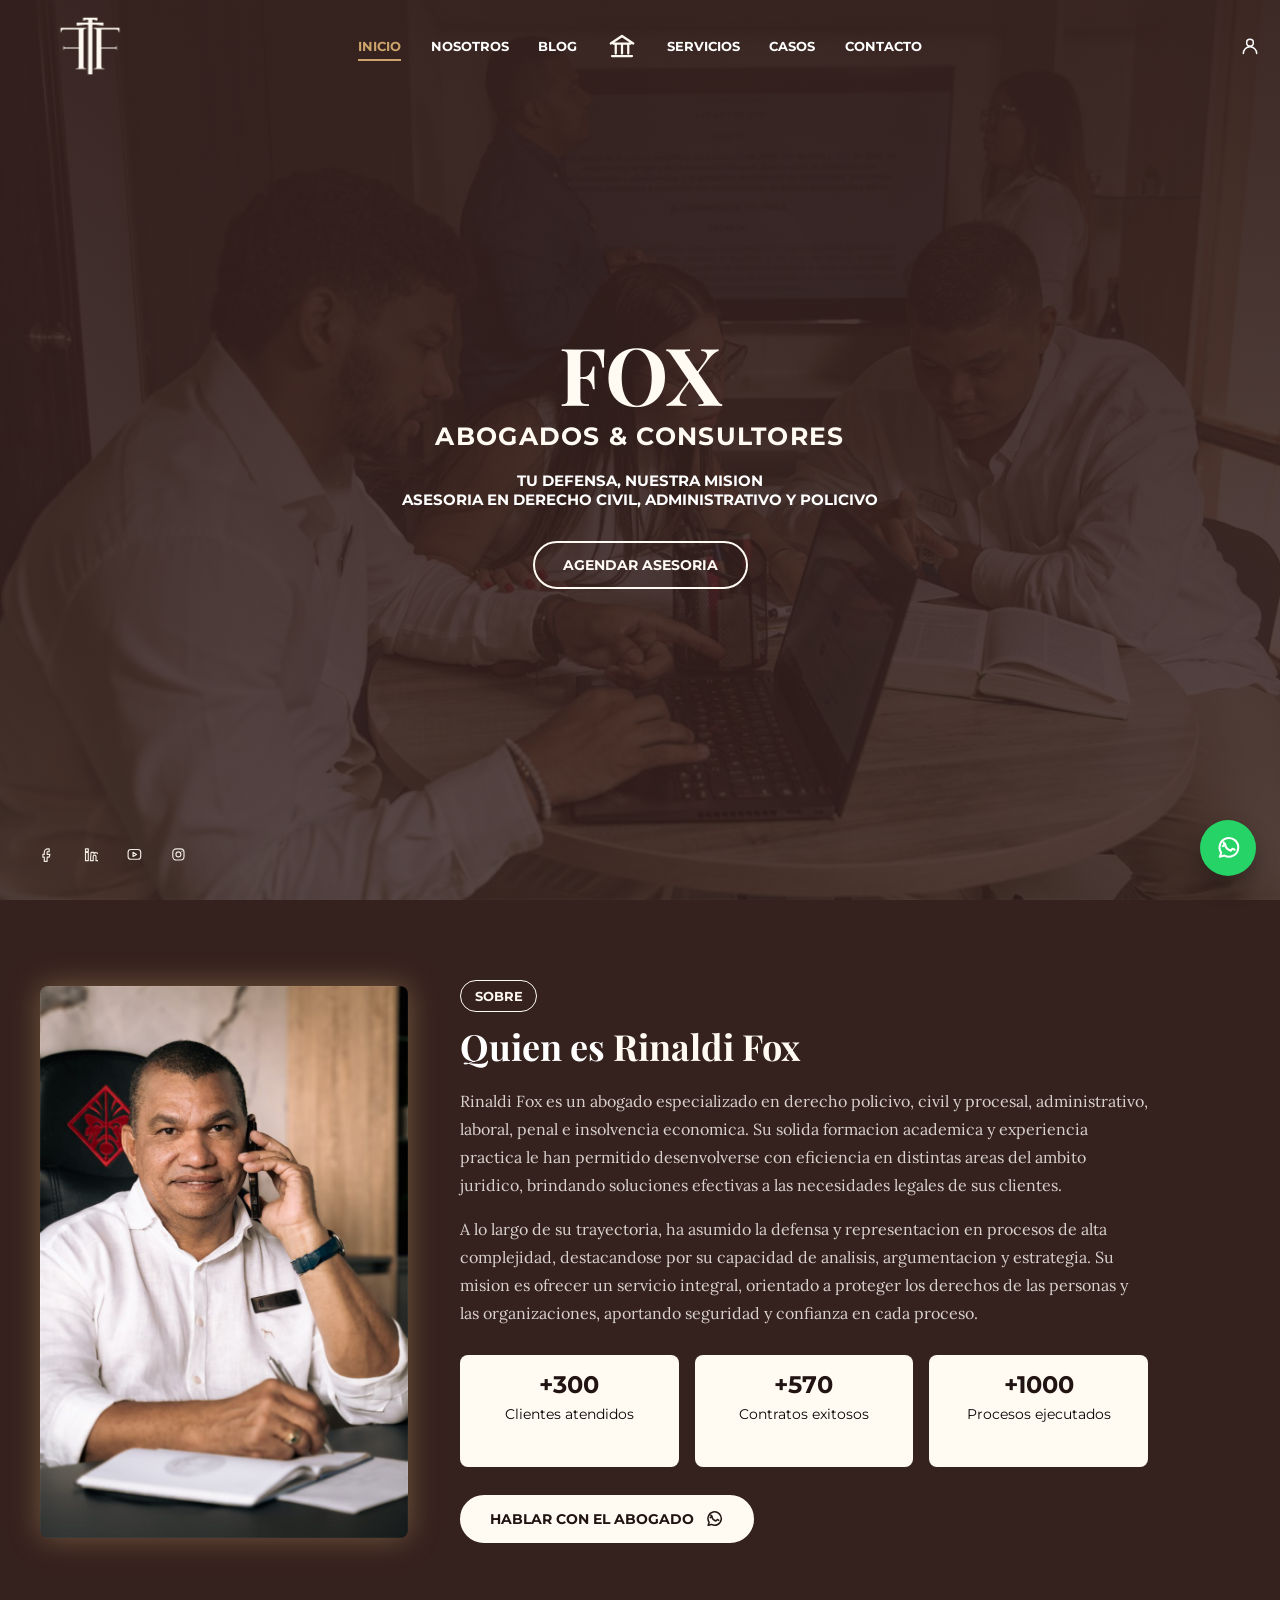
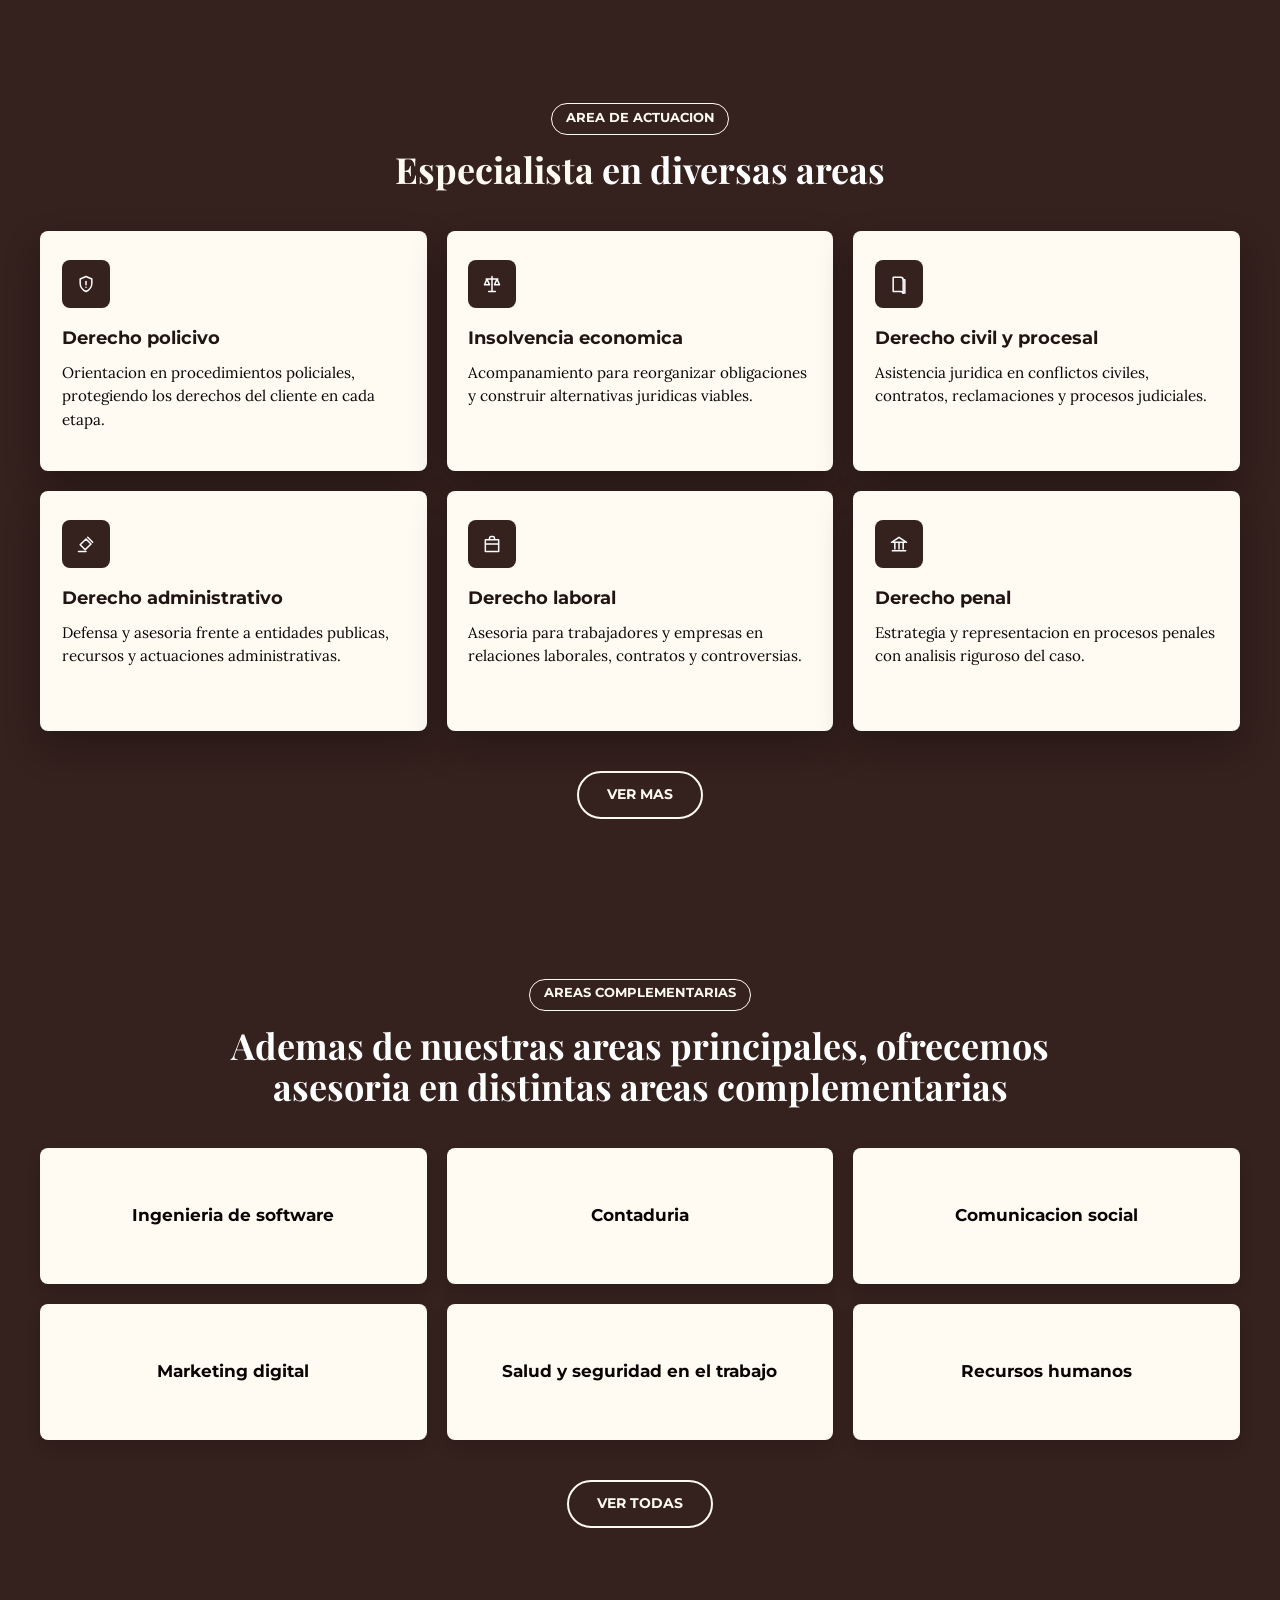
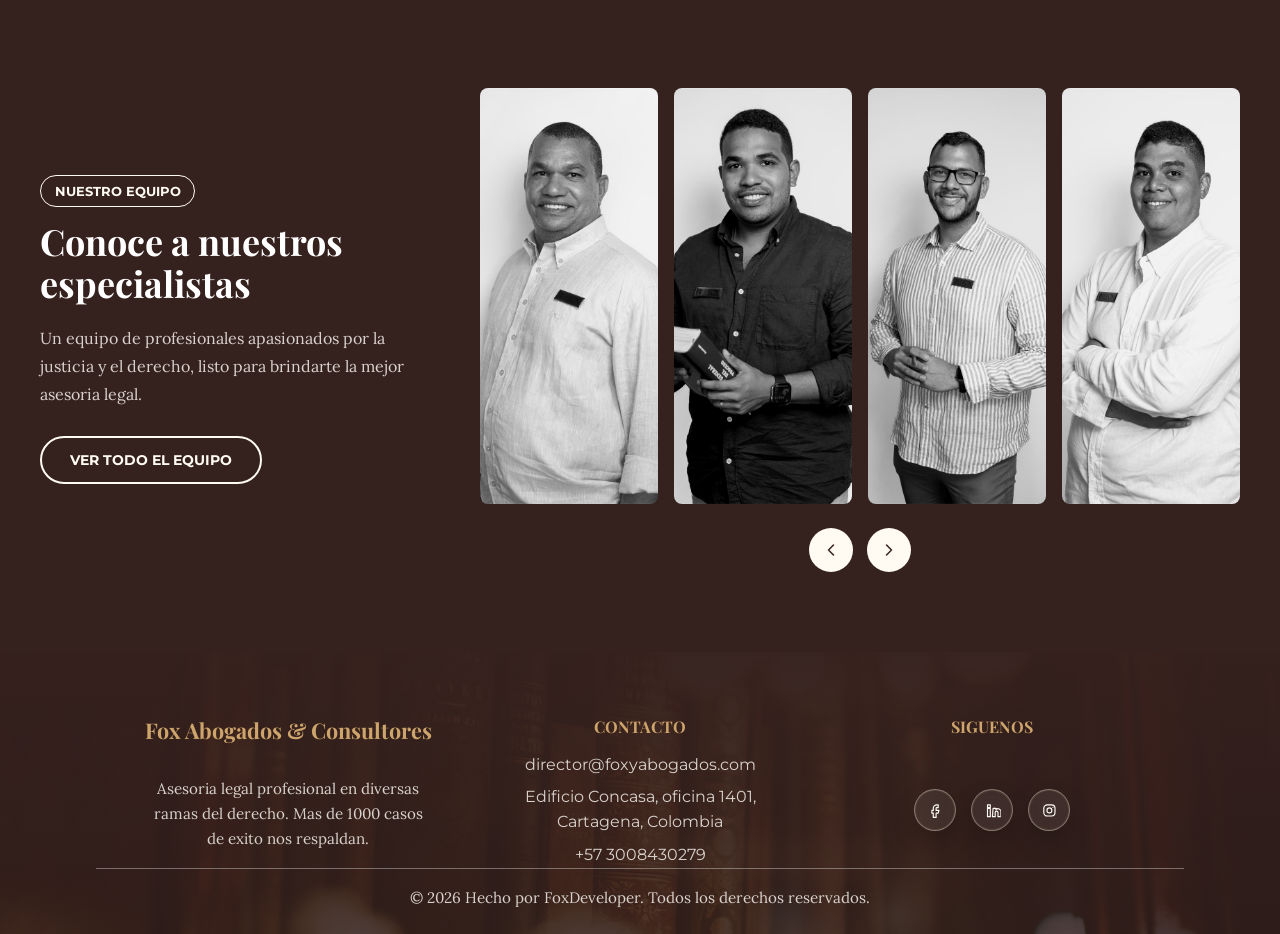
==== commit dbdd42ca: "Footer 'Hecho por FoxDeveloper' y fotos libres en todas las secciones - Footer de todas las paginas:" ====
--- a/index.html
+++ b/index.html
@@ -318,7 +318,7 @@
       </section>
     </div>
 
-    <p class="SiteFooter-copy">&copy; 2026 Fox Abogados & Consultores. Todos los derechos reservados.</p>
+    <p class="SiteFooter-copy">&copy; 2026 Hecho por FoxDeveloper. Todos los derechos reservados.</p>
   </footer>
 
   <button class="BackTop" type="button" title="Volver al inicio" aria-label="Volver al inicio" data-back-top>
--- a/assets/css/main.css
+++ b/assets/css/main.css
@@ -250,31 +250,37 @@
   padding-top: var(--header-height);
   background:
     linear-gradient(rgba(33, 20, 18, 0.72), rgba(53, 33, 30, 0.76)),
-    url("../img/page-hero-library.jpg") center / cover no-repeat;
+    url("../img/page-hero-nosotros.jpg") center / cover no-repeat;
+}
+
+.PageHero--about {
+  background:
+    linear-gradient(rgba(33, 20, 18, 0.72), rgba(53, 33, 30, 0.76)),
+    url("../img/page-hero-nosotros.jpg") center / cover no-repeat;
 }
 
 .PageHero--services {
   background:
     linear-gradient(rgba(33, 20, 18, 0.72), rgba(53, 33, 30, 0.76)),
-    url("../img/page-hero-library.jpg") center / cover no-repeat;
+    url("../img/page-hero-servicios.jpg") center / cover no-repeat;
 }
 
 .PageHero--blog {
   background:
     linear-gradient(rgba(33, 20, 18, 0.72), rgba(53, 33, 30, 0.76)),
-    url("../img/page-hero-library.jpg") center / cover no-repeat;
+    url("../img/page-hero-blog.jpg") center / cover no-repeat;
 }
 
 .PageHero--cases {
   background:
     linear-gradient(rgba(33, 20, 18, 0.72), rgba(53, 33, 30, 0.76)),
-    url("../img/page-hero-library.jpg") center / cover no-repeat;
+    url("../img/page-hero-casos.jpg") center / cover no-repeat;
 }
 
 .PageHero--contact {
   background:
     linear-gradient(rgba(33, 20, 18, 0.72), rgba(53, 33, 30, 0.76)),
-    url("../img/page-hero-library.jpg") center / cover no-repeat;
+    url("../img/page-hero-contacto-oficina.jpg") center / cover no-repeat;
 }
 
 .PageHero-overlay {
@@ -1033,6 +1039,92 @@
   color: var(--color-brown-700);
   font-size: 0.92rem;
   line-height: 1.4;
+}
+
+.TeamGrid-profileButton {
+  margin-top: 0.85rem;
+  border: 0.0625rem solid var(--color-gold-500);
+  border-radius: 999px;
+  padding: 0.45rem 1.1rem;
+  background: transparent;
+  color: var(--color-brown-900);
+  font-family: var(--font-body);
+  font-size: 0.85rem;
+  font-weight: 700;
+  cursor: pointer;
+  transition: background var(--duration-base) ease, color var(--duration-base) ease;
+}
+
+.TeamGrid-profileButton:hover,
+.TeamGrid-profileButton:focus-visible {
+  background: var(--color-gold-500);
+  color: var(--color-white);
+}
+
+/* Perfil ampliado de integrantes */
+.ProfileModal {
+  width: min(46rem, calc(100% - 2rem));
+  max-height: calc(100vh - 2rem);
+  overflow-y: auto;
+}
+
+.ProfileModal-header {
+  display: flex;
+  align-items: center;
+  gap: 1.25rem;
+  margin-bottom: 1.25rem;
+}
+
+.ProfileModal-photo {
+  flex-shrink: 0;
+  width: 6.5rem;
+  aspect-ratio: 1;
+  border-radius: 50%;
+  object-fit: cover;
+  object-position: top;
+  border: 0.1875rem solid var(--color-gold-500);
+}
+
+.ProfileModal-header .CaseModal-title {
+  margin-bottom: 0;
+}
+
+.ProfileModal-body {
+  margin-bottom: 1.5rem;
+  color: var(--color-muted);
+  font-family: var(--font-body);
+  line-height: 1.7;
+}
+
+.ProfileModal-body h3 {
+  margin: 1.5rem 0 0.5rem;
+  color: var(--color-gold-500);
+  font-family: var(--font-serif);
+  font-size: 1.15rem;
+}
+
+.ProfileModal-body p {
+  margin: 0 0 0.75rem;
+}
+
+.ProfileModal-body ul {
+  margin: 0;
+  padding-left: 1.2rem;
+}
+
+.ProfileModal-body li + li {
+  margin-top: 0.35rem;
+}
+
+@media (max-width: 36rem) {
+  .ProfileModal {
+    padding: 1.5rem 1.25rem;
+  }
+
+  .ProfileModal-header {
+    flex-direction: column;
+    align-items: flex-start;
+  }
 }
 
 .CaseStudies-grid {
@@ -3158,7 +3250,7 @@
   padding: 4rem 1.25rem 1.5rem;
   background:
     linear-gradient(rgba(53, 33, 30, 0.98), rgba(53, 33, 30, 0.84)),
-    url("../img/footer-fox.jpg") center / cover no-repeat;
+    url("../img/footer-libros.jpg") center / cover no-repeat;
   color: var(--color-muted);
   text-align: center;
 }
